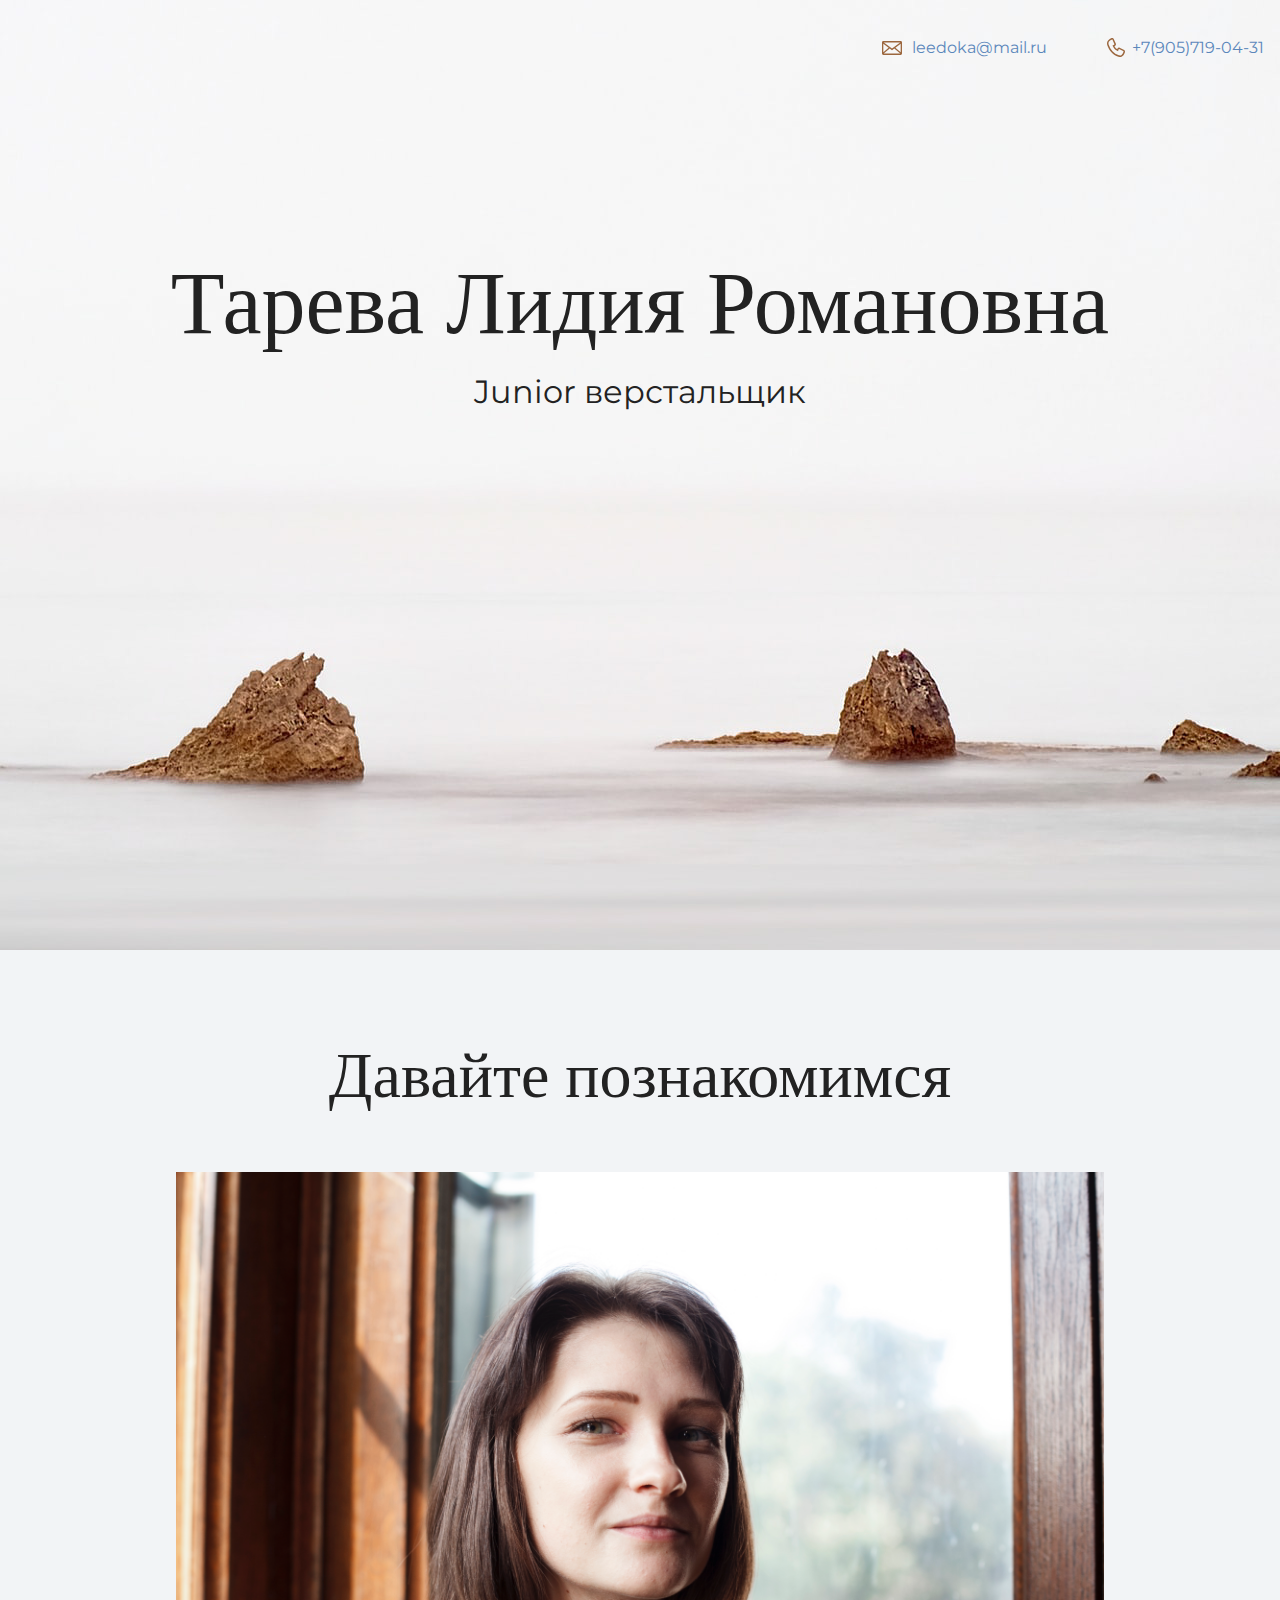
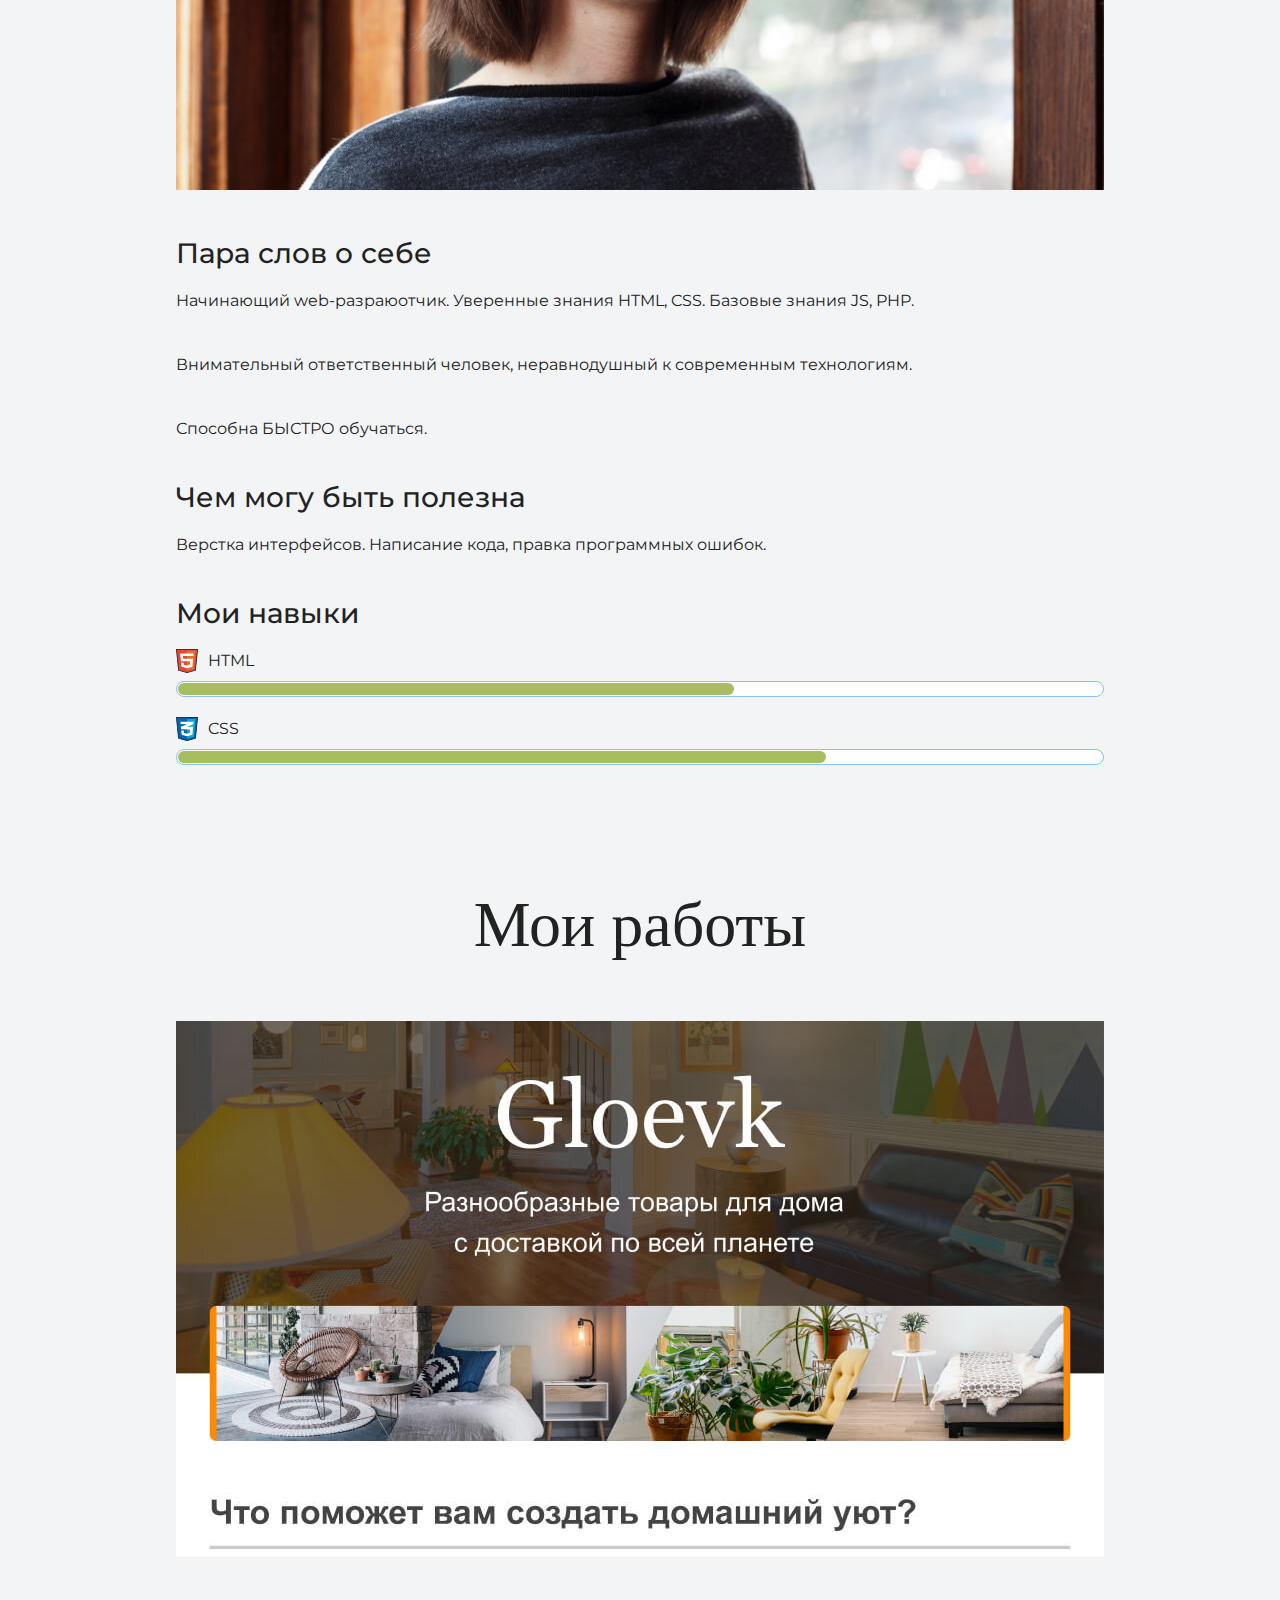
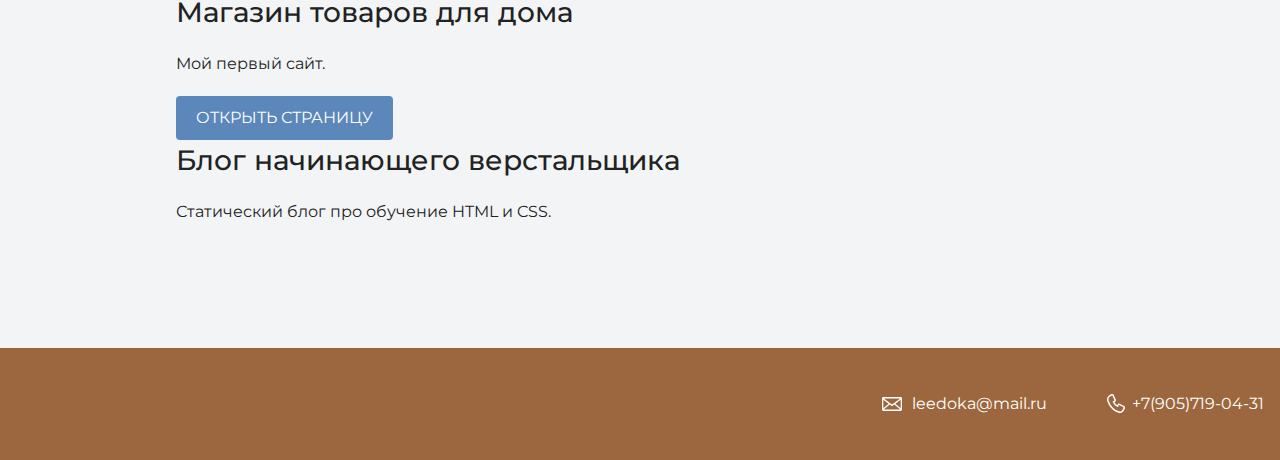
==== index.html @ 7c4e4a38 "Add files via upload" ====
<!DOCTYPE html>
<html lang="ru">
  <head>
    <link href="https://fonts.googleapis.com/css?family=Montserrat:400,500,700|Old+Standard+TT&display=swap&subset=cyrillic" rel="stylesheet">
    <meta charset="UTF-8">
    <link rel="stylesheet" href="style.css">
    <title>Портфолио Junior верстальщика</title>
  </head>

  <body>
    <header class="page-header">
      <div class="container">
        <a class="header-email" href="mailto:leedoka@mail.ru">leedoka@mail.ru</a>
        <a class="header-phone" href="tel:+79057190431">+7(905)719-04-31</a></div>
    </header>

    <section class="hero-image">
      <div class="container">
      <h1 class="heading">Тарева Лидия Романовна</h1>
      <p>Junior верстальщик</p></div>
    </section>

    <section class="intro">
      <div class="container">
      <h2 class="subheading">Давайте познакомимся</h2>
      <figure class="user-image">
        <img src="files/user.jpg" width="928" height="618" alt="Фотография меня">
      </figure>
      <h3>Пара слов о себе</h3>
      <p>Начинающий web-разраюотчик. Уверенные знания HTML, CSS. Базовые знания JS, PHP.</p>
      <p>Внимательный ответственный человек, неравнодушный к современным технологиям.</p>
      <p>Способна БЫСТРО обучаться.</p>
      <h3>Чем могу быть полезна</h3>
      <p>Верстка интерфейсов. Написание кода, правка программных ошибок.</p>
    </div>
      <div class="container">
      <h3>Мои навыки</h3>
      <dl class="skills-list">
        <dt class="skill-html">HTML</dt>
        <dd class="level"><div style="width: 60%;">60%</div></dd>
        <dt class="skill-css">CSS</dt>
        <dd class="level"><div style="width: 70%;">70%</div></dd>
        </dl>
      </div>
      </section>
      <section class="portfolio">
      <div class="container">
      <h2 class="subheading">Мои работы</h2>
      <figure class="project-image">
        <img src="files/project.jpg" width="928" height="536" alt="Cайт магазина товаров для дома">
      </figure>
      <h3>Магазин товаров для дома</h3>
      <p>Мой первый сайт.</p>
      <a class="button" href="source/project-gloevk/index.html">Открыть страницу</a>
      <h3>Блог начинающего верстальщика</h3>
      <p>Статический блог про обучение HTML и CSS.</p></div>
    </section>

    <footer class="page-footer">
      <div class="container">
        <a class="footer-email"
        href="mailto:leedoka@mail.ru">leedoka@mail.ru</a>
        <a class="footer-phone"
        href="tel:+79057190431">+7(905)719-04-31</a></div>
    </footer>
  </body>
</html>
---- style.css ----
body {
  margin: 0;
  min-width: 960px;
  font-family: "Montserrat", "Helvetica", "Arial", sans-serif;
  font-size: 16px;
  line-height: 32px;
  color: #222222;
  background-color: #f2f4f6;
  background-image: url("img/hero-bg.jpg");
  background-repeat: no-repeat;
  background-position: top center;
}

.container {
  max-width: 928px;
  margin: 0 auto;
  padding: 0 16px;
}

.page-header {
  margin: 0 0 160px;
  padding: 32px 0 32px;
}

.page-header .container,
.page-footer .container {
  max-width: 1408px;
  text-align: right;
}

.page-header a {
  margin-left: 56px;
  color: #5b87bb;
  text-decoration: none;
  background-repeat: no-repeat;
  background-position: left;
}

.header-email {
  padding-left: 30px;
  background-image: url("img/icon-email-header.svg");
}

.header-phone {
  padding-left: 25px;
  background-image: url("img/icon-phone-header.svg");
}

.hero-image {
  margin-bottom: 620px;
}

.hero-image .container {
  max-width: 1408px;
  text-align: center;
}

.heading {
  margin: 0 0 16px;
  font-family: "Old Standard TT", "Times", "Times New Roman", serif;
  font-size: 88px;
  line-height: 96px;
  font-weight: 400;
}

.hero-image p {
  margin: 0;
  font-size: 32px;
  line-height: 48px;
}

.intro {
  margin: 0 0 120px;
}

.subheading {
  margin: 0 0 56px;
  font-family: "Old Standard TT", "Times", "Times New Roman", serif;
  font-size: 64px;
  line-height: 80px;
  font-weight: 400;
  text-align: center;
}

.user-image {
  margin: 0 0 32px;
  text-align: center;
}

.intro h3,
.portfolio h3 {
  margin: 0 0 12px;
  font-size: 28px;
  line-height: 40px;
  font-weight: 500;
}

.intro p {
  margin: 0 0 32px;
}

.skills-list {
  margin: 0;
  padding: 0;
}

.skills-list dt {
  padding-left: 32px;
  background-repeat: no-repeat;
  background-position: left;
}

.skill-html {
  background-image: url("img/icon-html.svg");
}

.skill-css {
  background-image: url("img/icon-css.svg");
}

.level {
  margin: 4px 0 16px;
  padding: 0;
  height: 14px;
  font-size: 0;
  background-color: #ffffff;
  border: 1px solid #86c3fa;
  border-radius: 8px;
}

.level div {
  margin: 1px;
  height: 12px;
  background-color: #a8bd60;
  border-radius: 6px;
}

.portfolio {
  margin: 0 0 120px;
}

.projects {
  margin: 0;
  padding: 0;
  list-style: none;
}

.projects li {
  margin: 0 0 80px;
}

.project-image {
  margin: 0 0 24px;
  text-align: center;
}

.projects p {
  margin: 0 0 24px;
}

.button {
  padding: 6px 20px;
  display: inline-block;
  vertical-align: baseline;
  text-decoration: none;
  text-transform: uppercase;
  border-radius: 4px;
  background-color: #5b87bb;
  color: #ffffff;
}

.page-footer {
  padding: 40px 0;
  background-color: #9c673e;
}

.page-footer a {
  margin-left: 56px;
  color: #ffffff;
  text-decoration: none;
  background-repeat: no-repeat;
  background-position: left;
}

.footer-email {
  padding-left: 30px;
  background-image: url("img/icon-email-footer.svg");
}

.footer-phone {
  padding-left: 25px;
  background-image: url("img/icon-phone-footer.svg");
}
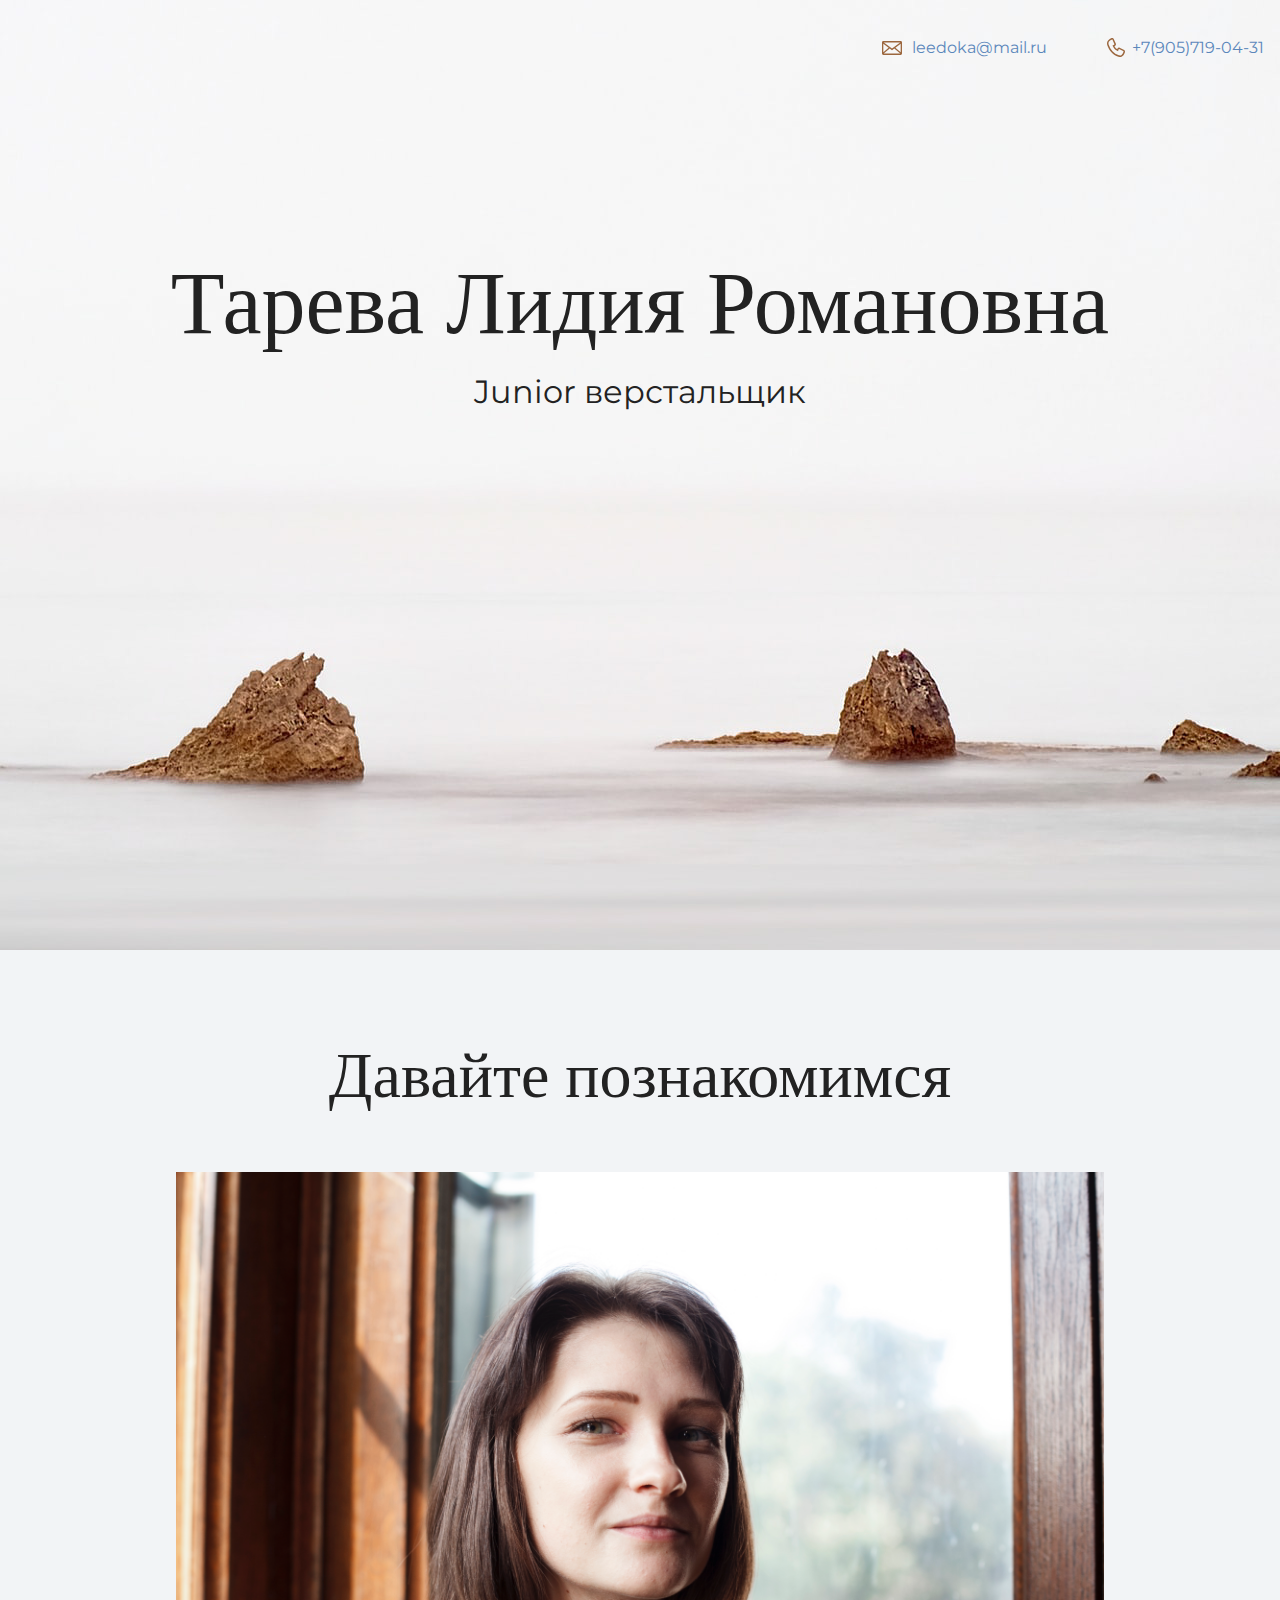
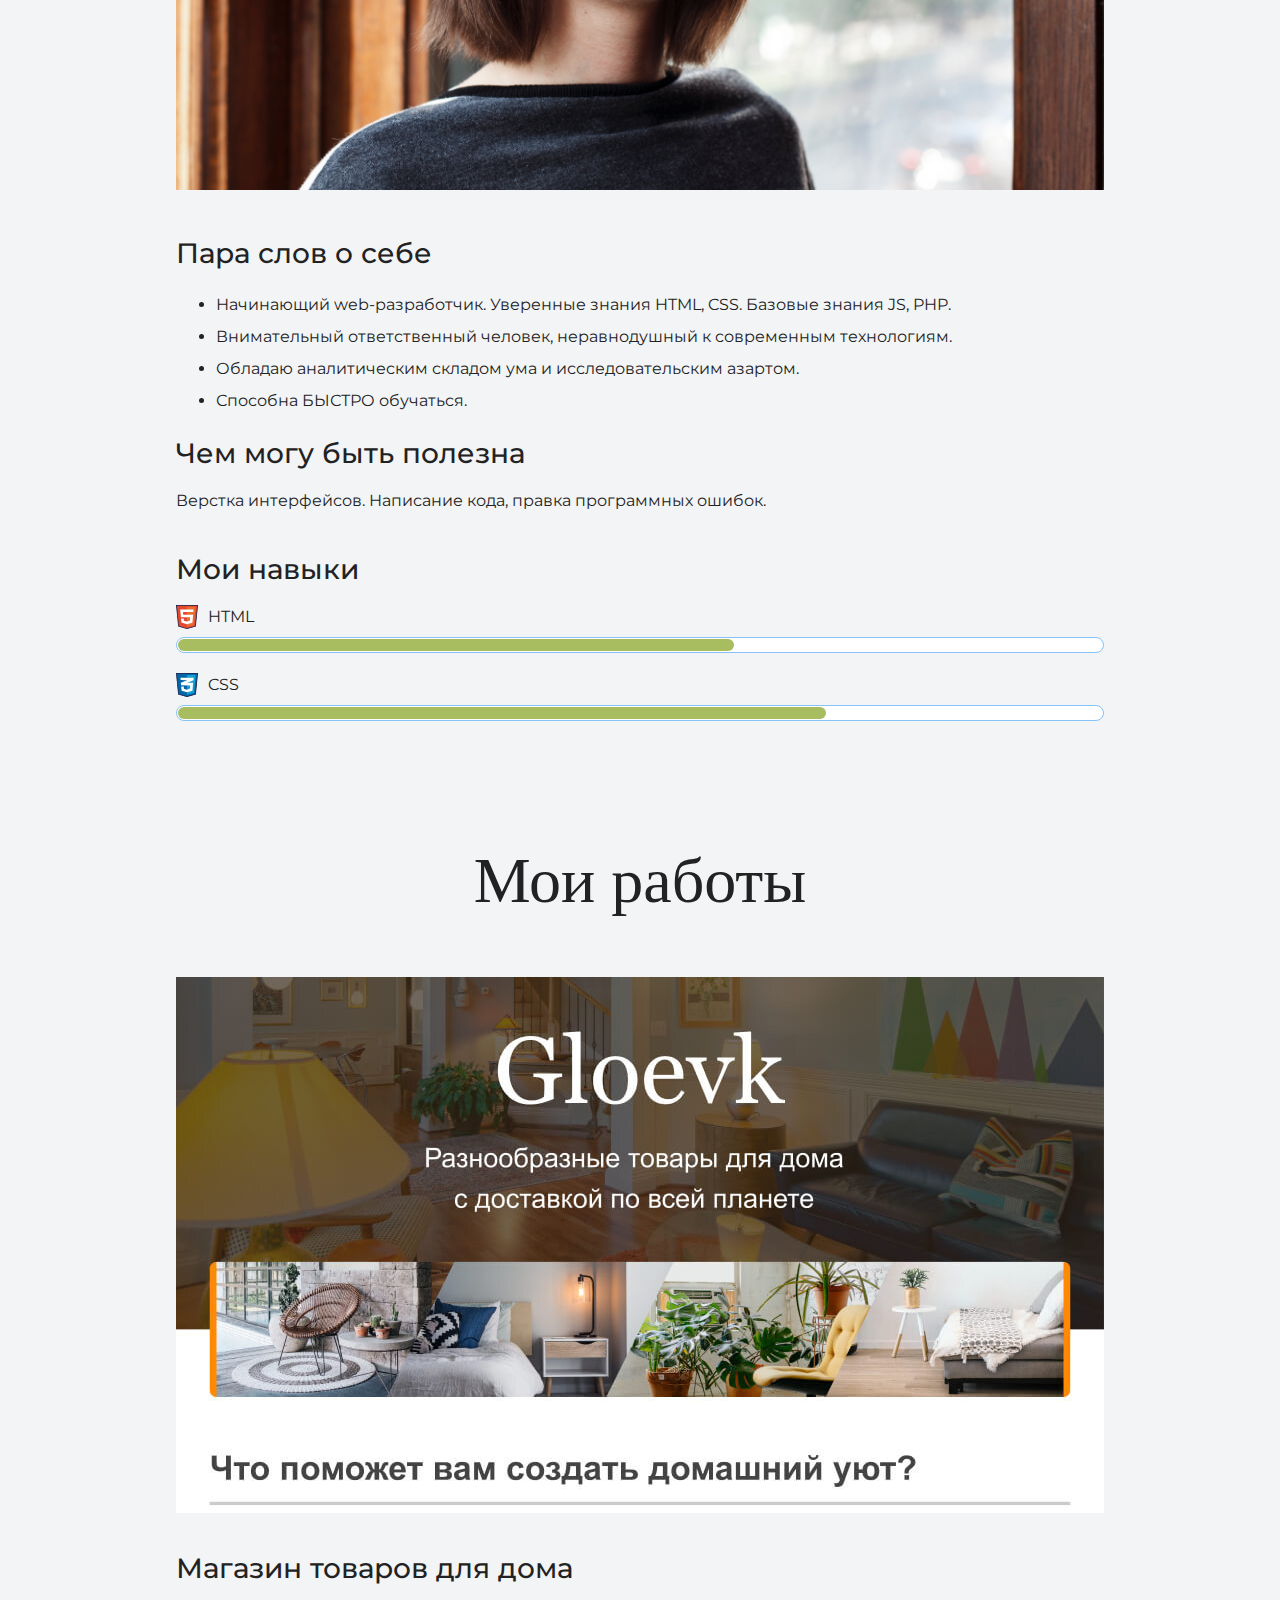
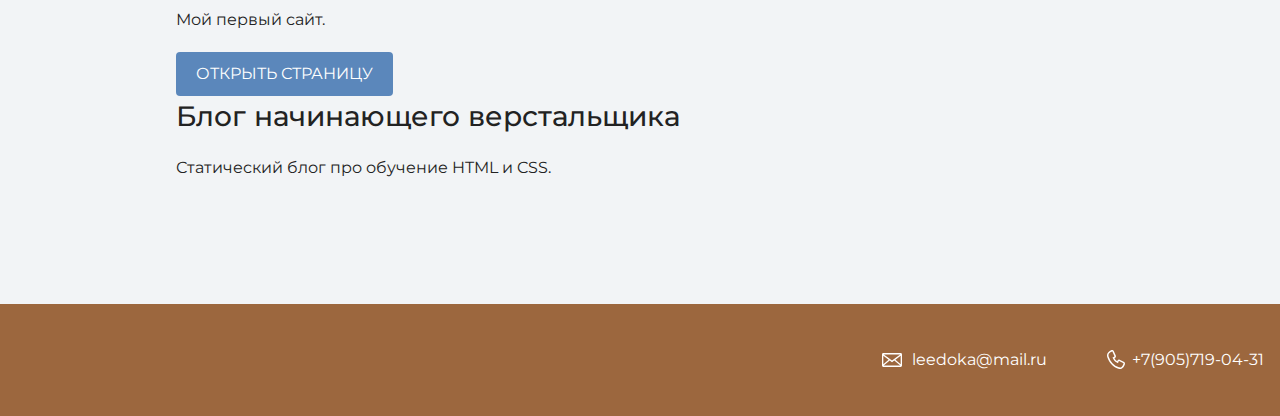
==== commit 6ef5e9ca: "Add files via upload" ====
--- a/index.html
+++ b/index.html
@@ -27,9 +27,12 @@
         <img src="files/user.jpg" width="928" height="618" alt="Фотография меня">
       </figure>
       <h3>Пара слов о себе</h3>
-      <p>Начинающий web-разраюотчик. Уверенные знания HTML, CSS. Базовые знания JS, PHP.</p>
-      <p>Внимательный ответственный человек, неравнодушный к современным технологиям.</p>
-      <p>Способна БЫСТРО обучаться.</p>
+      <ul>
+        <li>Начинающий web-разработчик. Уверенные знания HTML, CSS. Базовые знания JS, PHP.</li>
+        <li>Внимательный ответственный человек, неравнодушный к современным технологиям.</li>
+        <li>Обладаю аналитическим складом ума и исследовательским азартом.</li>
+        <li>Способна БЫСТРО обучаться.</li>
+      </ul>
       <h3>Чем могу быть полезна</h3>
       <p>Верстка интерфейсов. Написание кода, правка программных ошибок.</p>
     </div>
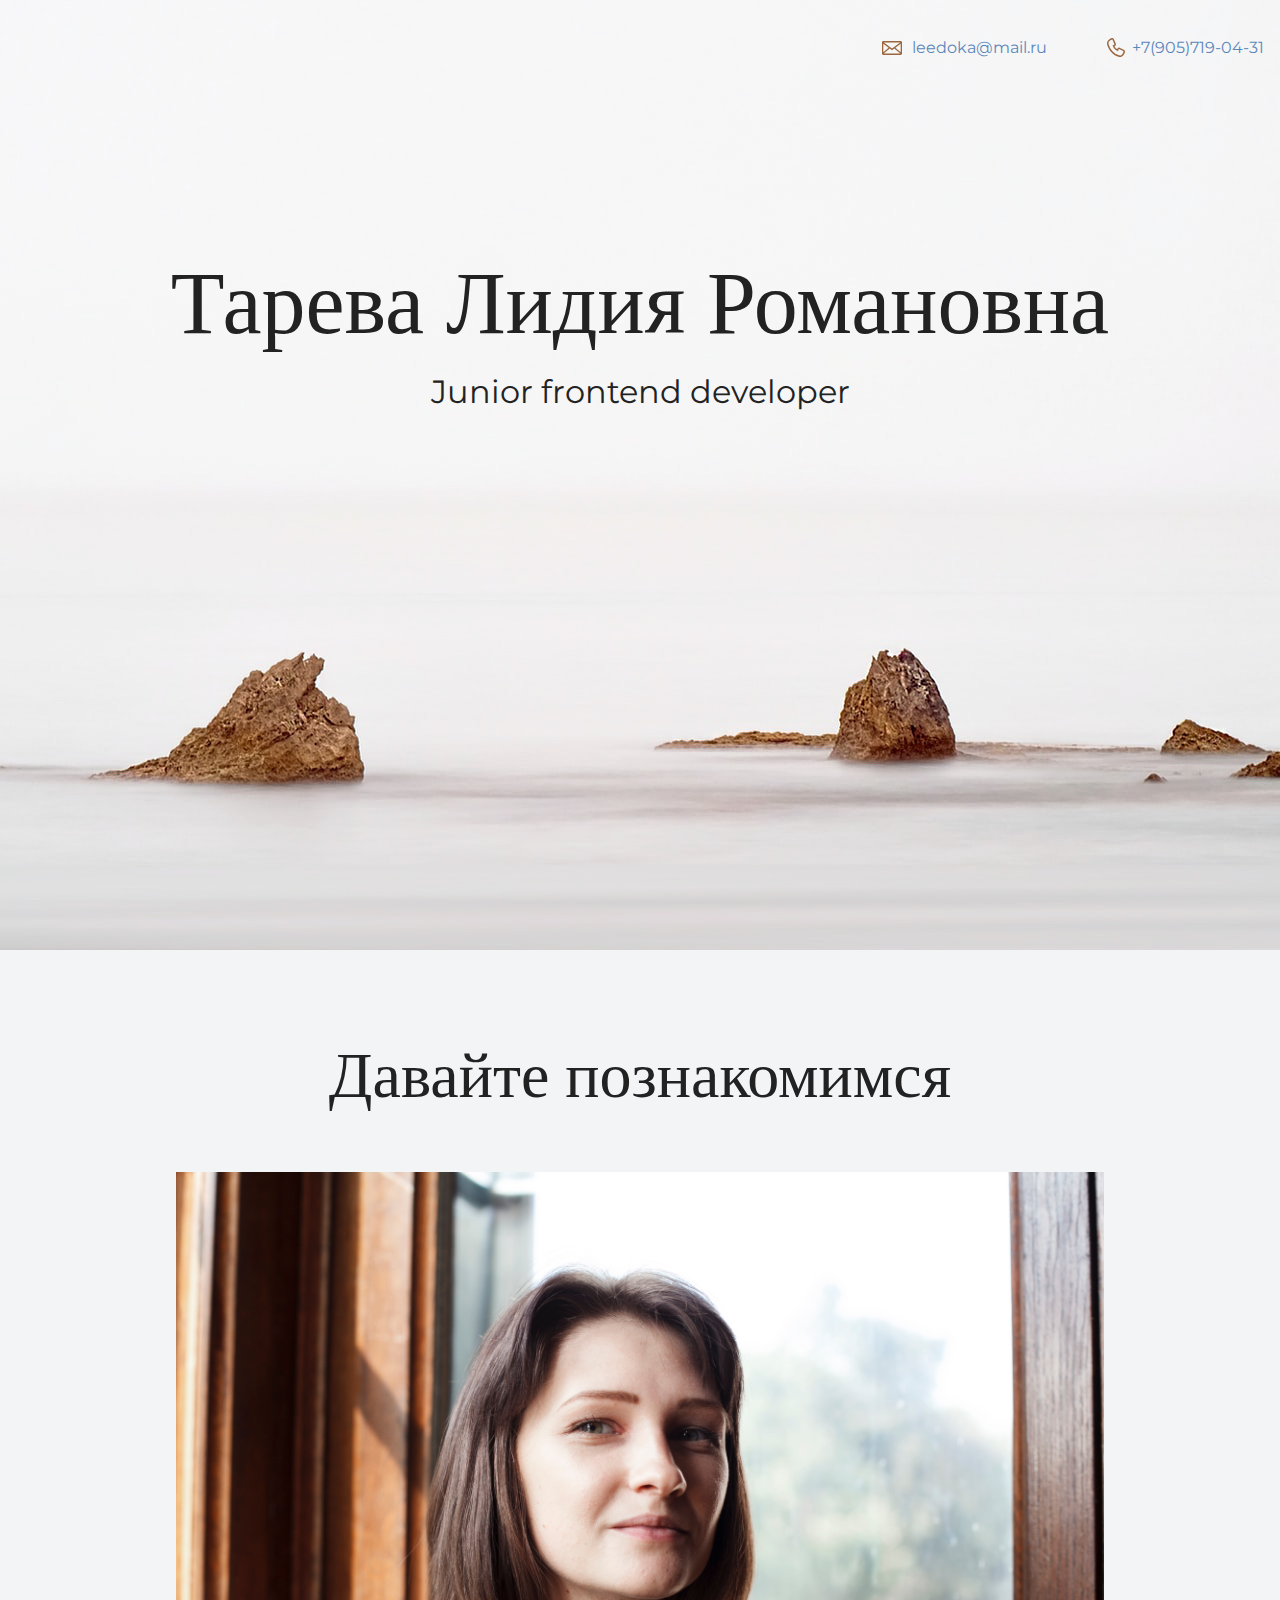
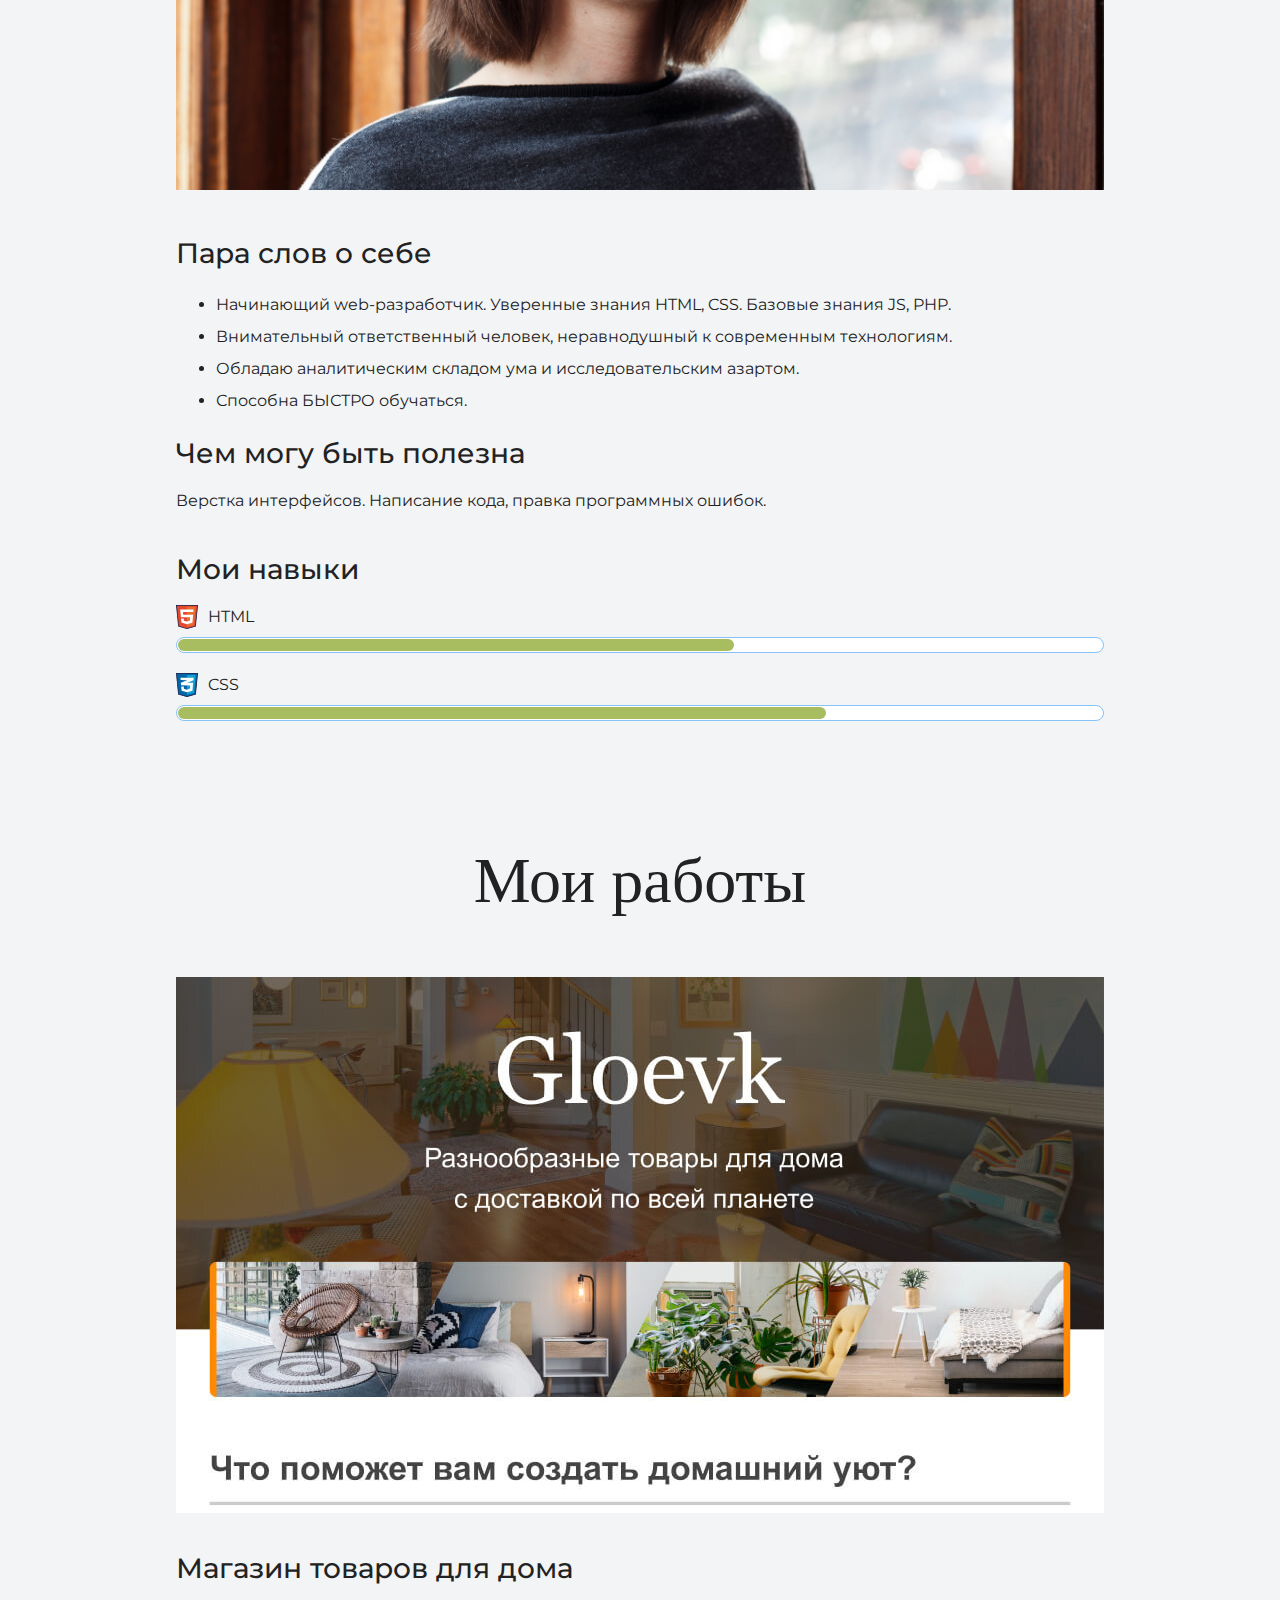
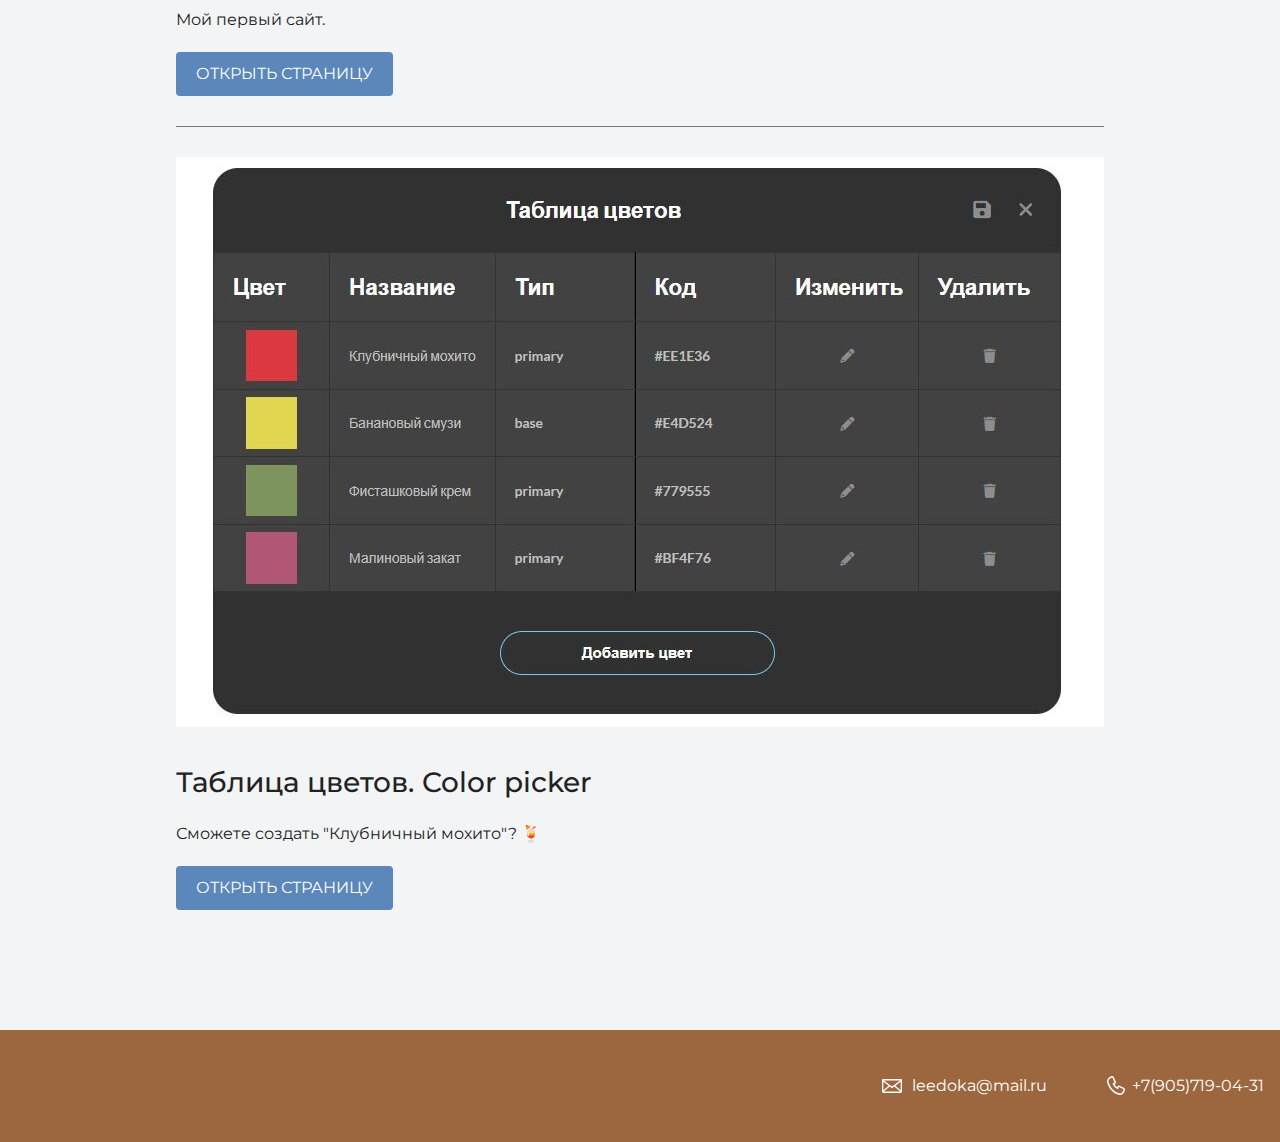
==== commit dfa6e493: "Add files via upload" ====
--- a/index.html
+++ b/index.html
@@ -4,7 +4,7 @@
     <link href="https://fonts.googleapis.com/css?family=Montserrat:400,500,700|Old+Standard+TT&display=swap&subset=cyrillic" rel="stylesheet">
     <meta charset="UTF-8">
     <link rel="stylesheet" href="style.css">
-    <title>Портфолио Junior верстальщика</title>
+    <title>Портфолио Junior frontend developer</title>
   </head>
 
   <body>
@@ -17,7 +17,7 @@
     <section class="hero-image">
       <div class="container">
       <h1 class="heading">Тарева Лидия Романовна</h1>
-      <p>Junior верстальщик</p></div>
+      <p>Junior frontend developer</p></div>
     </section>
 
     <section class="intro">
@@ -36,27 +36,37 @@
       <h3>Чем могу быть полезна</h3>
       <p>Верстка интерфейсов. Написание кода, правка программных ошибок.</p>
     </div>
+    <div class="container">
+    <h3>Мои навыки</h3>
+    <dl class="skills-list">
+      <dt class="skill-html">HTML</dt>
+      <dd class="level"><div style="width: 60%;">60%</div></dd>
+      <dt class="skill-css">CSS</dt>
+      <dd class="level"><div style="width: 70%;">70%</div></dd>
+      </dl>
+    </div>
+    </section>
+    <section class="portfolio">
       <div class="container">
-      <h3>Мои навыки</h3>
-      <dl class="skills-list">
-        <dt class="skill-html">HTML</dt>
-        <dd class="level"><div style="width: 60%;">60%</div></dd>
-        <dt class="skill-css">CSS</dt>
-        <dd class="level"><div style="width: 70%;">70%</div></dd>
-        </dl>
+        <h2 class="subheading">Мои работы</h2>
+        <figure class="project-image">
+          <img src="files/project.jpg" width="928" height="536" alt="Cайт магазина товаров для дома">
+        </figure>
+        <h3>Магазин товаров для дома</h3>
+        <p>Мой первый сайт.</p>
+        <a class="button" href="source/project-gloevk/index.html">Открыть страницу</a>
+
+        <div class="divider"></div>
+
+        <figure class="project-image">
+          <img src="files/color-table.jpg" width="928" height="570" alt="Таблица цветов">
+        </figure>
+        <h3>Таблица цветов. Color picker</h3>
+        <p>Сможете создать "Клубничный мохито"? 🍹</p>
+        <a class="button" href="source/color_table/table.html">Открыть страницу</a>
       </div>
-      </section>
-      <section class="portfolio">
-      <div class="container">
-      <h2 class="subheading">Мои работы</h2>
-      <figure class="project-image">
-        <img src="files/project.jpg" width="928" height="536" alt="Cайт магазина товаров для дома">
-      </figure>
-      <h3>Магазин товаров для дома</h3>
-      <p>Мой первый сайт.</p>
-      <a class="button" href="source/project-gloevk/index.html">Открыть страницу</a>
-      <h3>Блог начинающего верстальщика</h3>
-      <p>Статический блог про обучение HTML и CSS.</p></div>
+      <!-- <h3>Блог начинающего верстальщика</h3>
+      <p>Статический блог про обучение HTML и CSS.</p> -->
     </section>
 
     <footer class="page-footer">
--- a/style.css
+++ b/style.css
@@ -190,4 +190,12 @@
 .footer-phone {
   padding-left: 25px;
   background-image: url("img/icon-phone-footer.svg");
+}
+
+.divider {
+  width: 100%;
+  height: 1px;
+  background-color: #777777;
+  margin-top: 30px;
+  margin-bottom: 30px;
 }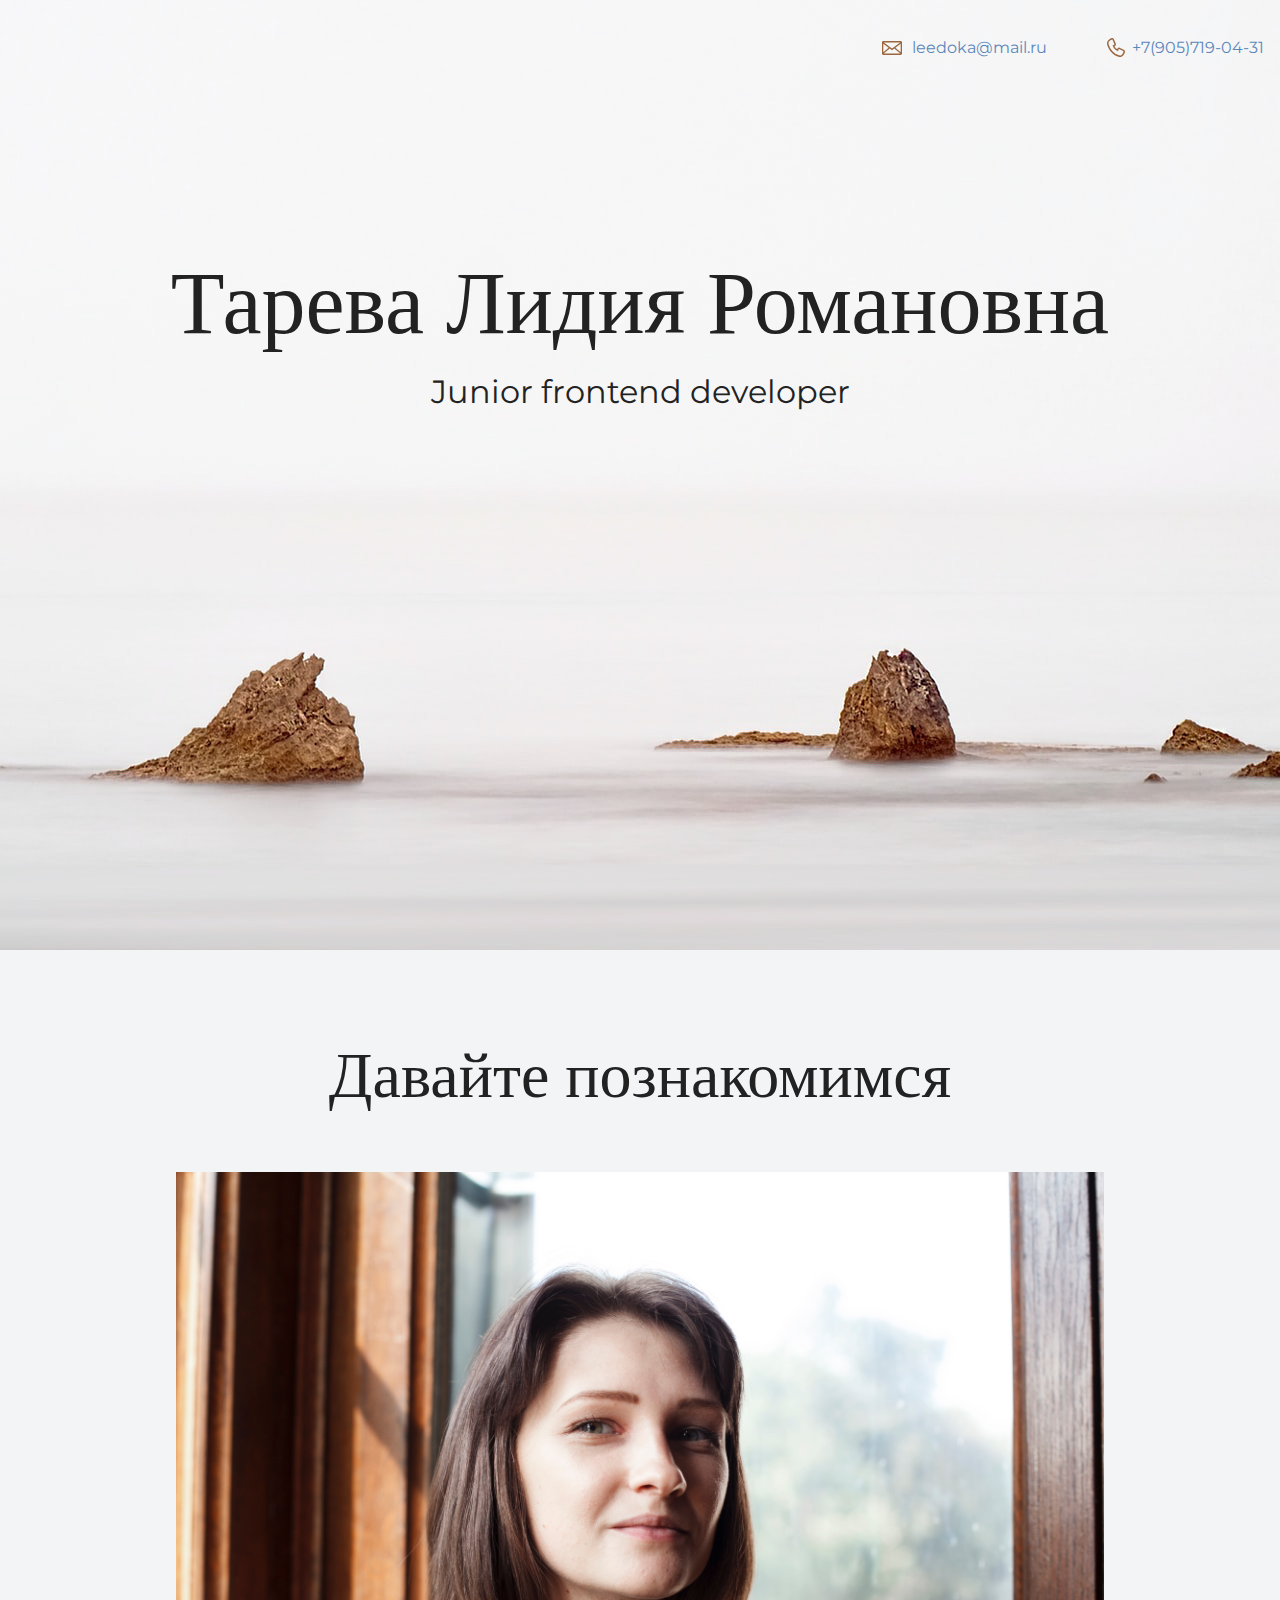
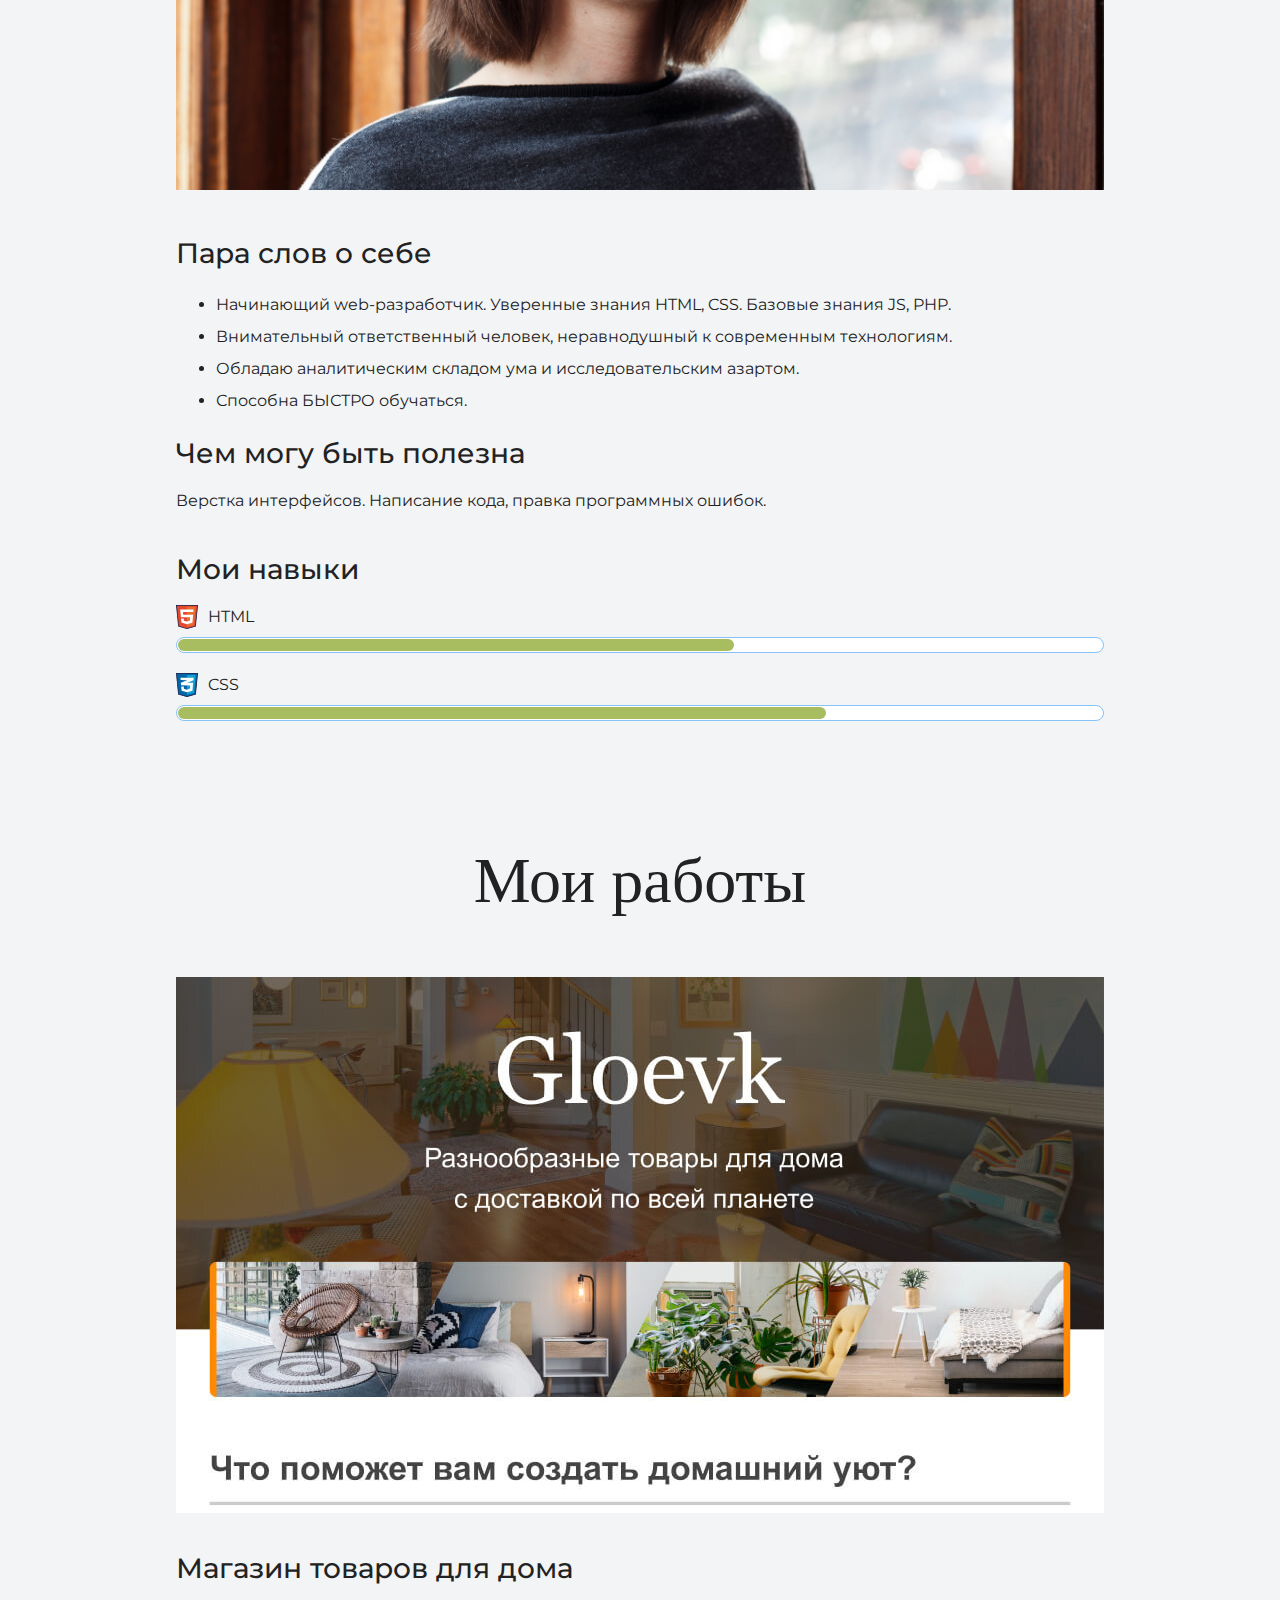
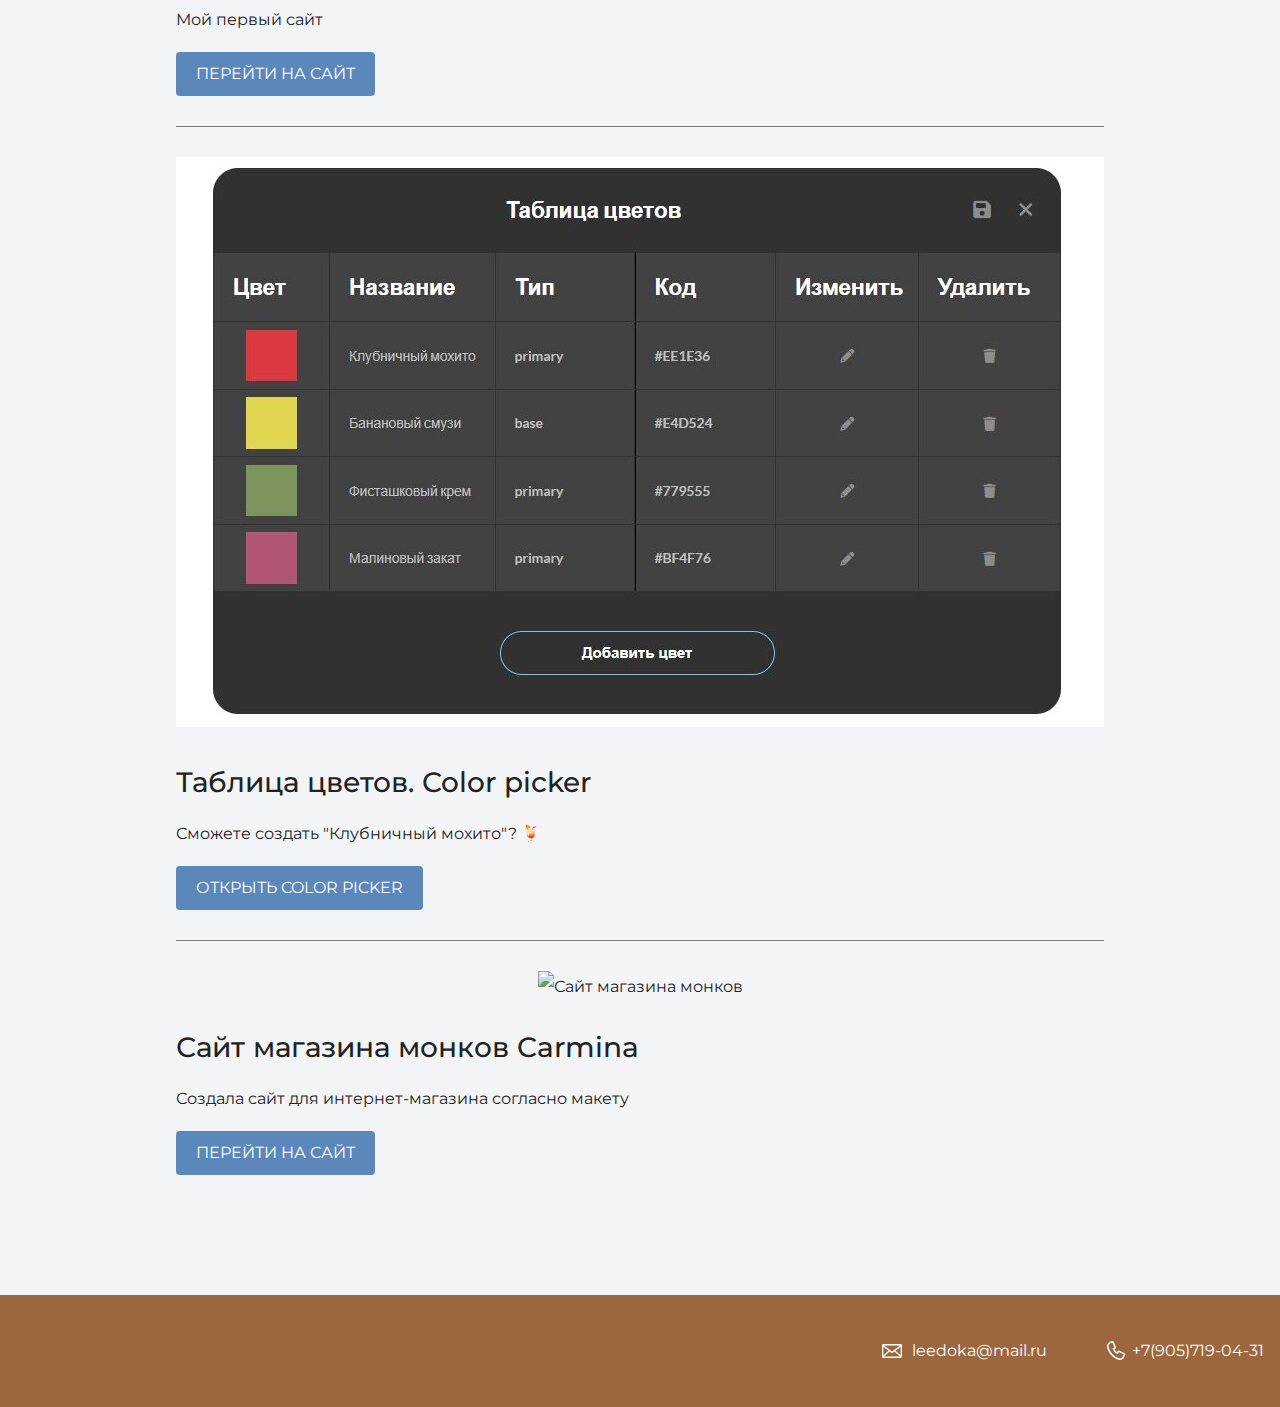
==== commit a45c0b9f: "Add files via upload" ====
--- a/index.html
+++ b/index.html
@@ -53,8 +53,8 @@
           <img src="files/project.jpg" width="928" height="536" alt="Cайт магазина товаров для дома">
         </figure>
         <h3>Магазин товаров для дома</h3>
-        <p>Мой первый сайт.</p>
-        <a class="button" href="source/project-gloevk/index.html">Открыть страницу</a>
+        <p>Мой первый сайт</p>
+        <a class="button" href="source/project-gloevk/index.html">Перейти на сайт</a>
 
         <div class="divider"></div>
 
@@ -63,7 +63,17 @@
         </figure>
         <h3>Таблица цветов. Color picker</h3>
         <p>Сможете создать "Клубничный мохито"? 🍹</p>
-        <a class="button" href="source/color_table/table.html">Открыть страницу</a>
+        <a class="button" href="source/color_table/table.html">Открыть color picker</a>
+
+        <div class="divider"></div>
+
+        <figure class="project-image">
+          <img src="files/photo_monks.jpg" width="727" height="914" alt="Сайт магазина монков">
+        </figure>
+        <h3>Сайт магазина монков Carmina</h3>
+        <p>Создала сайт для интернет-магазина согласно макету</p>
+        <a class="button" href="source/monks/index.html">Перейти на сайт</a>
+
       </div>
       <!-- <h3>Блог начинающего верстальщика</h3>
       <p>Статический блог про обучение HTML и CSS.</p> -->
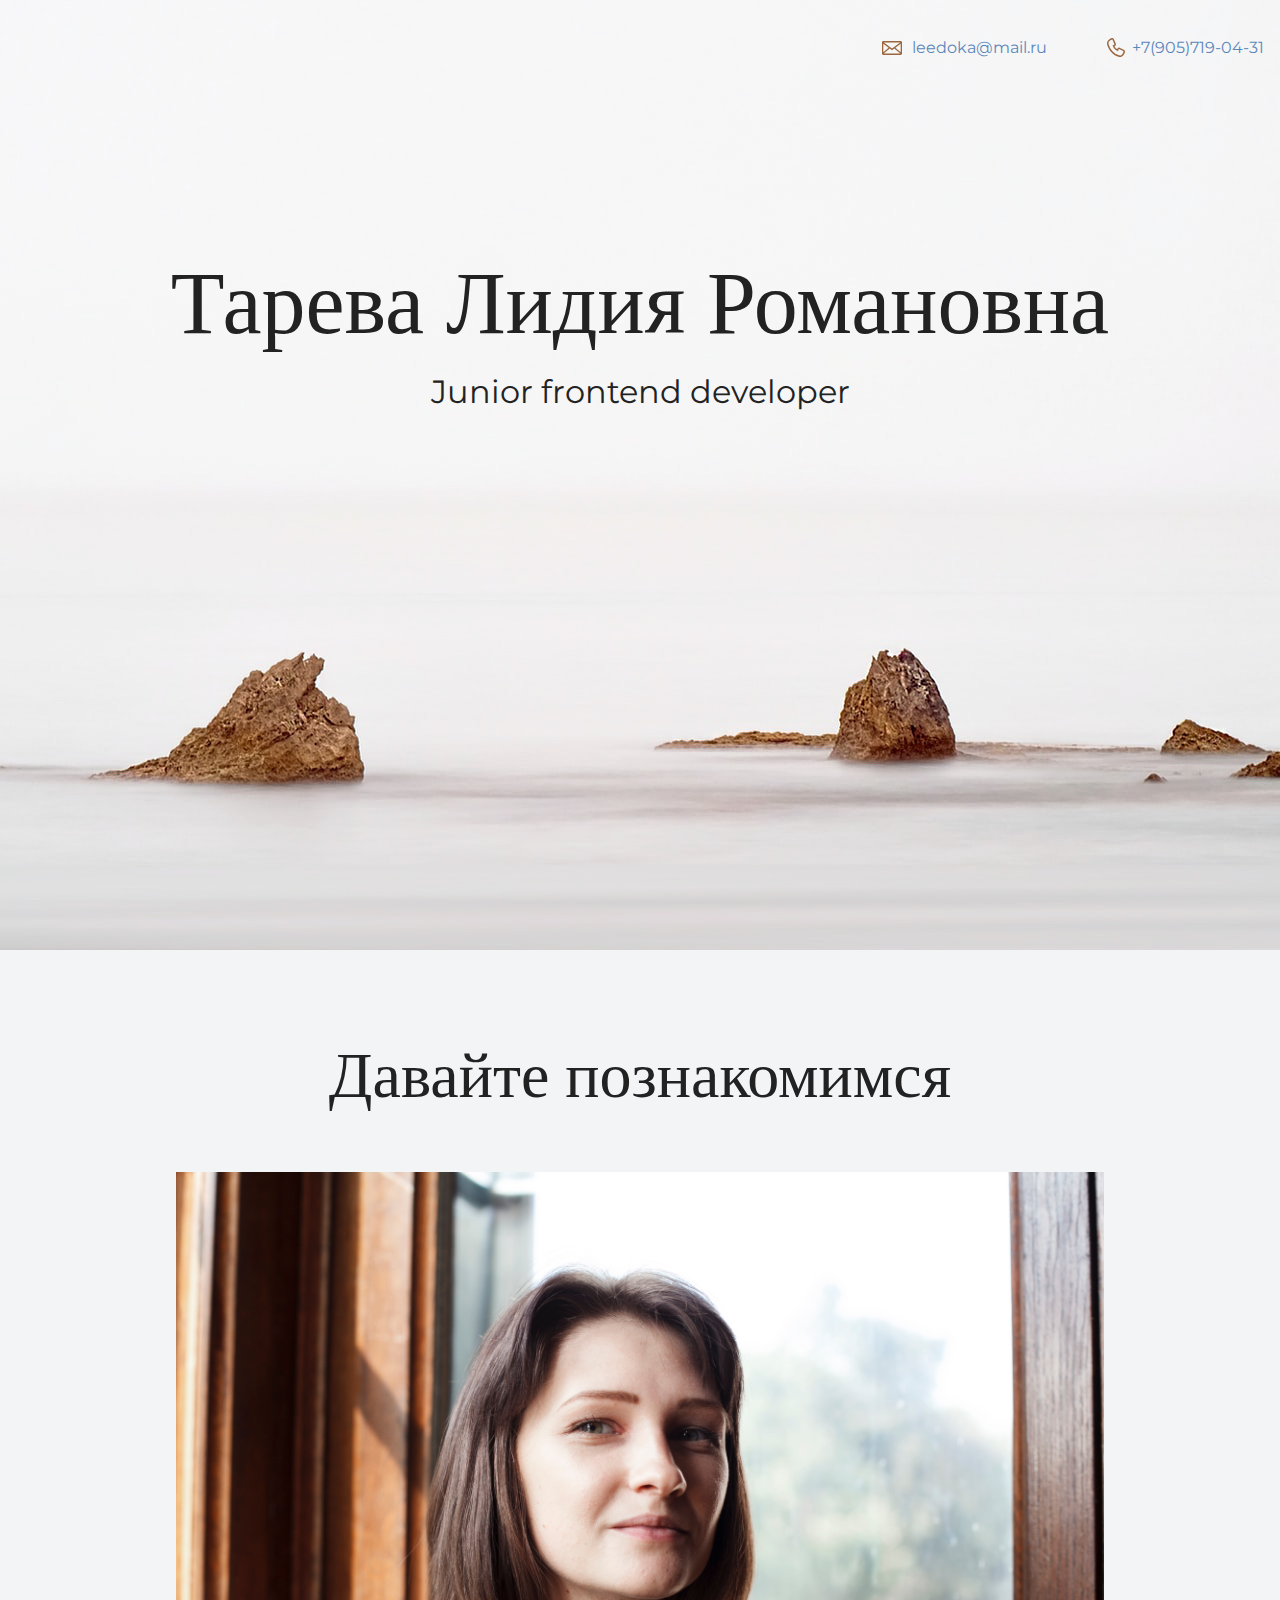
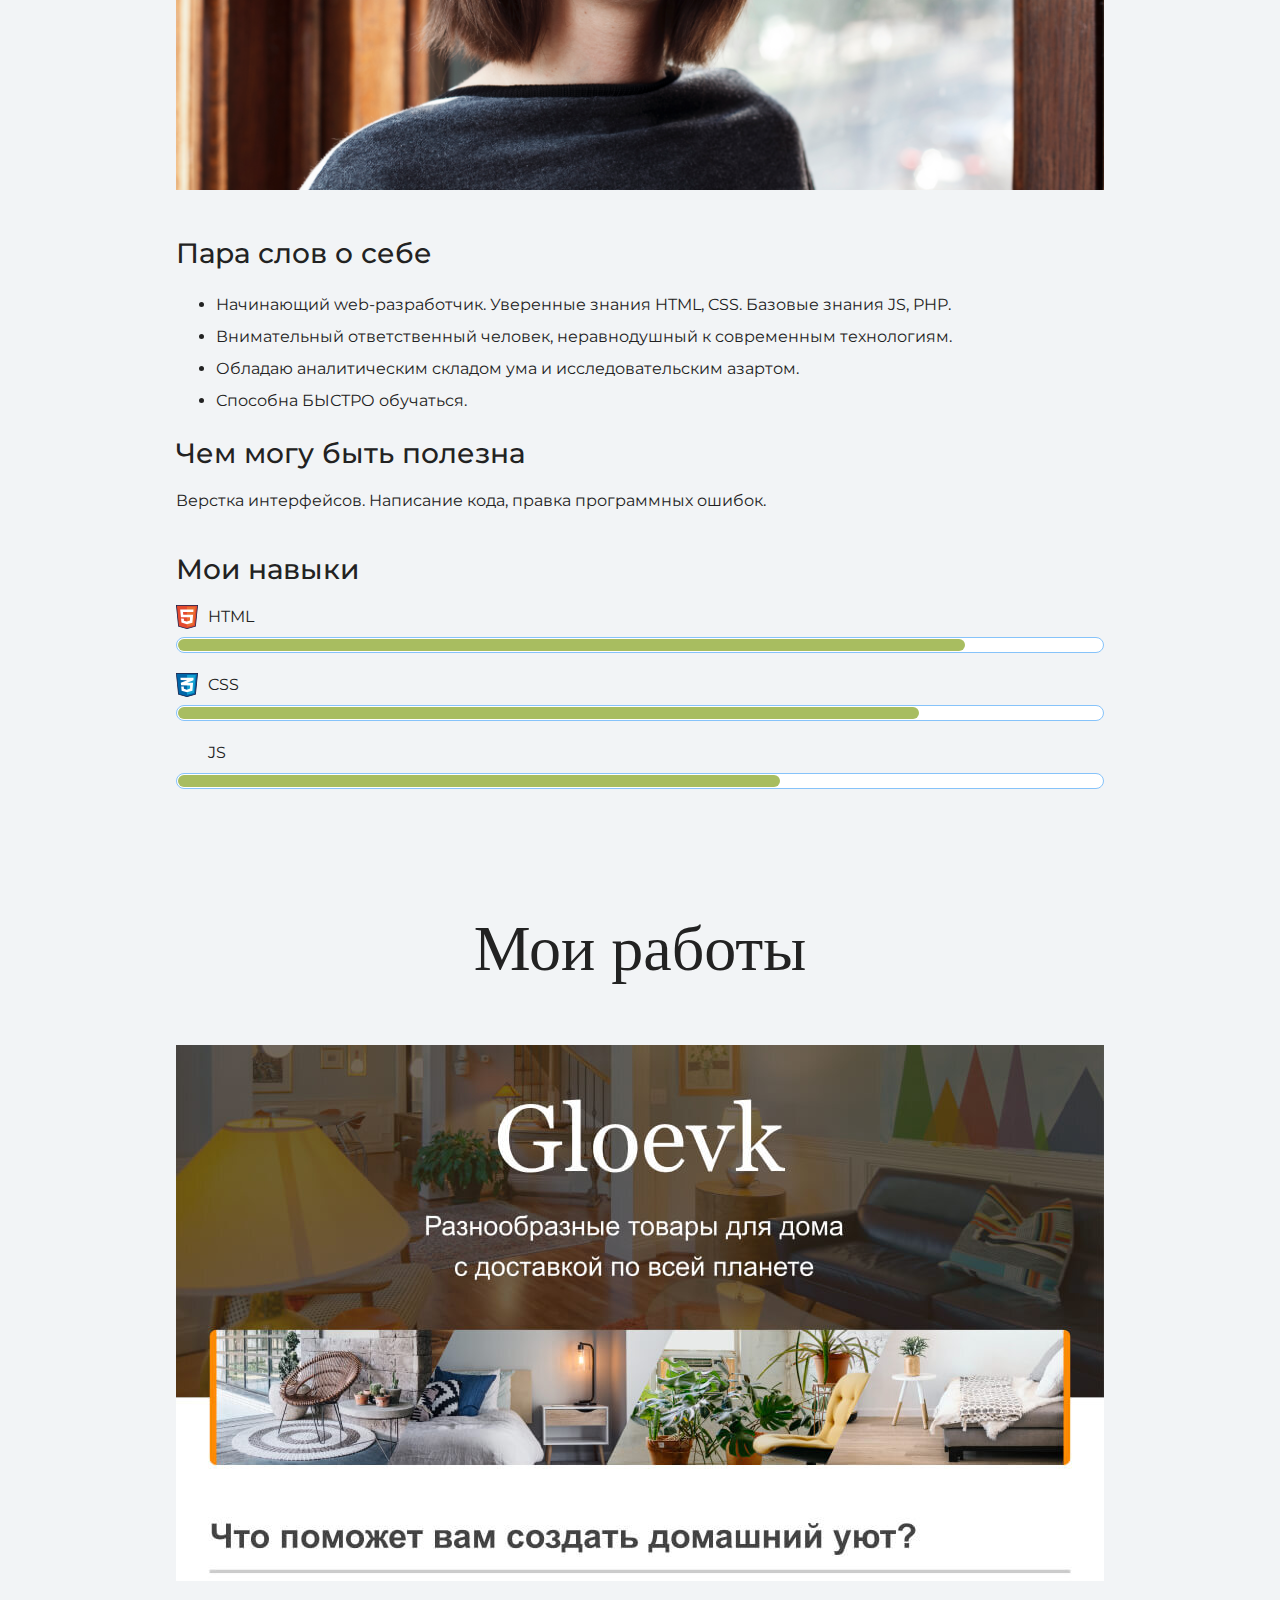
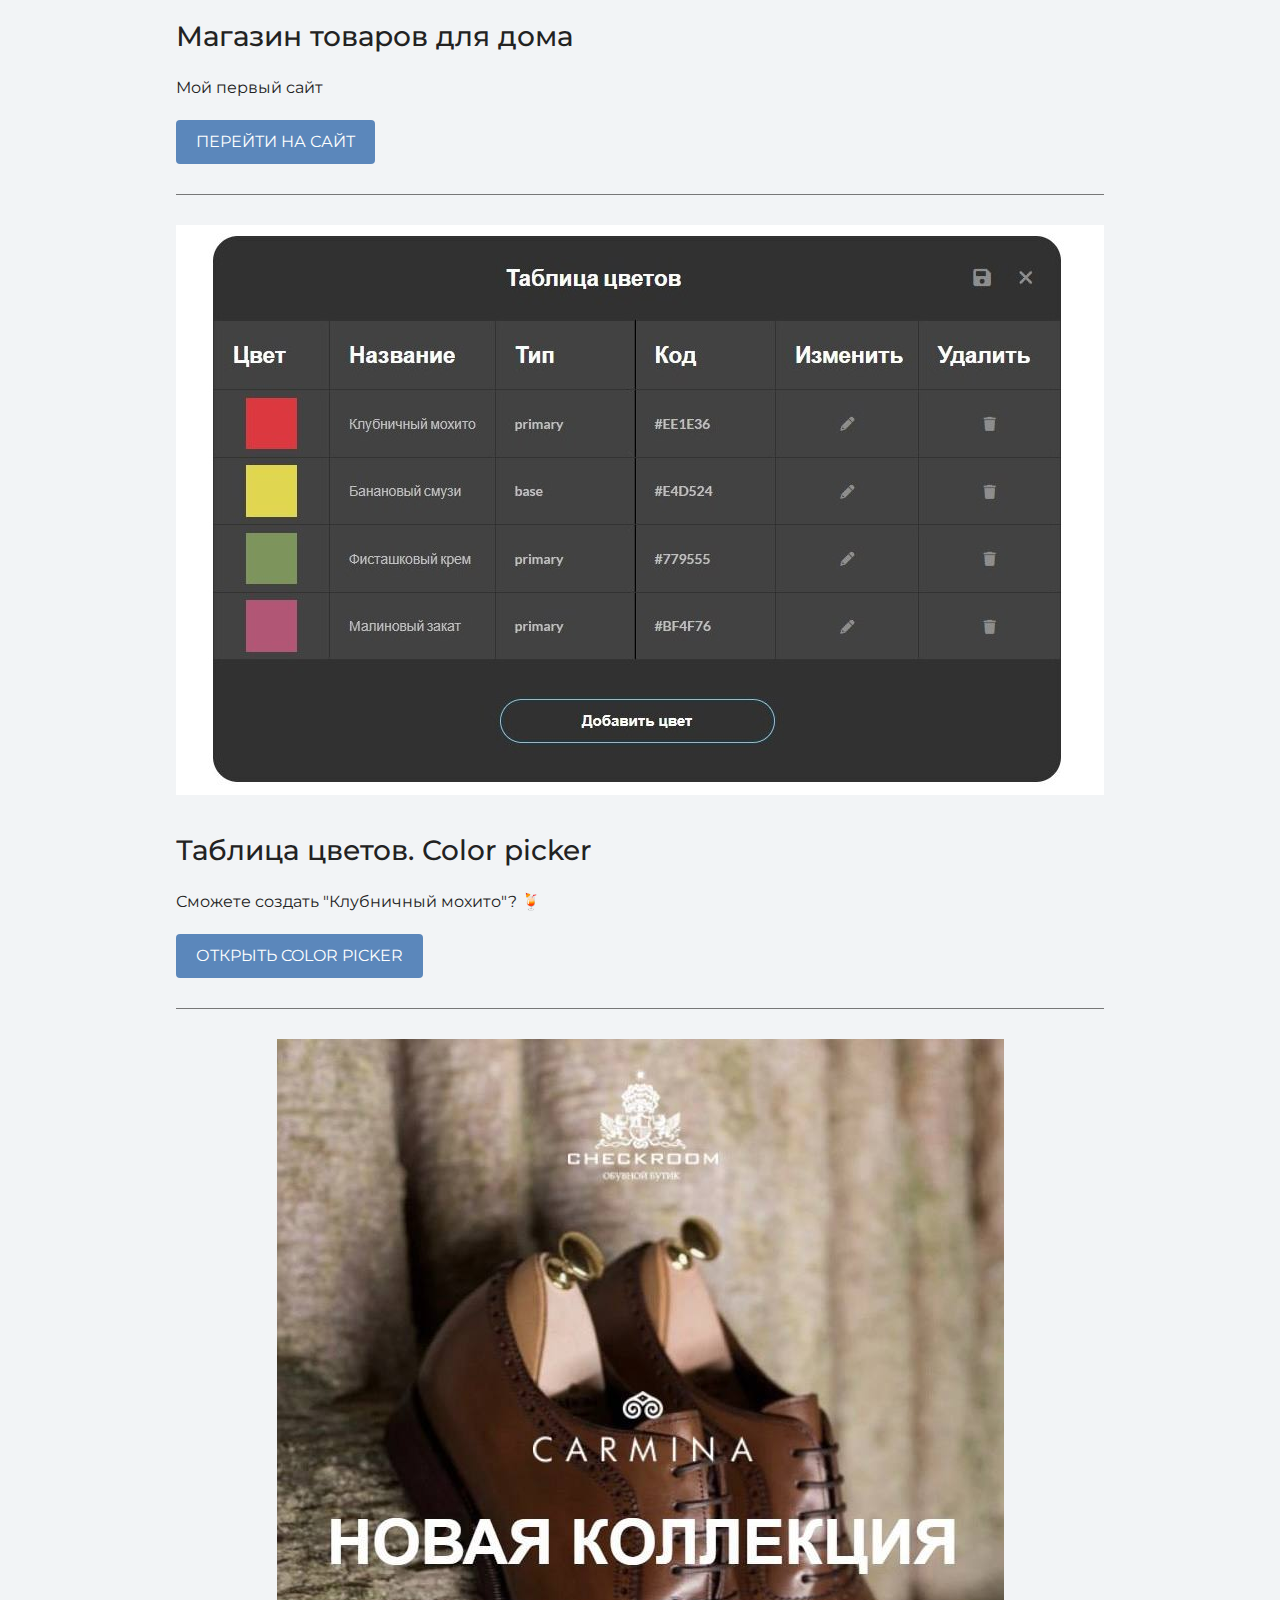
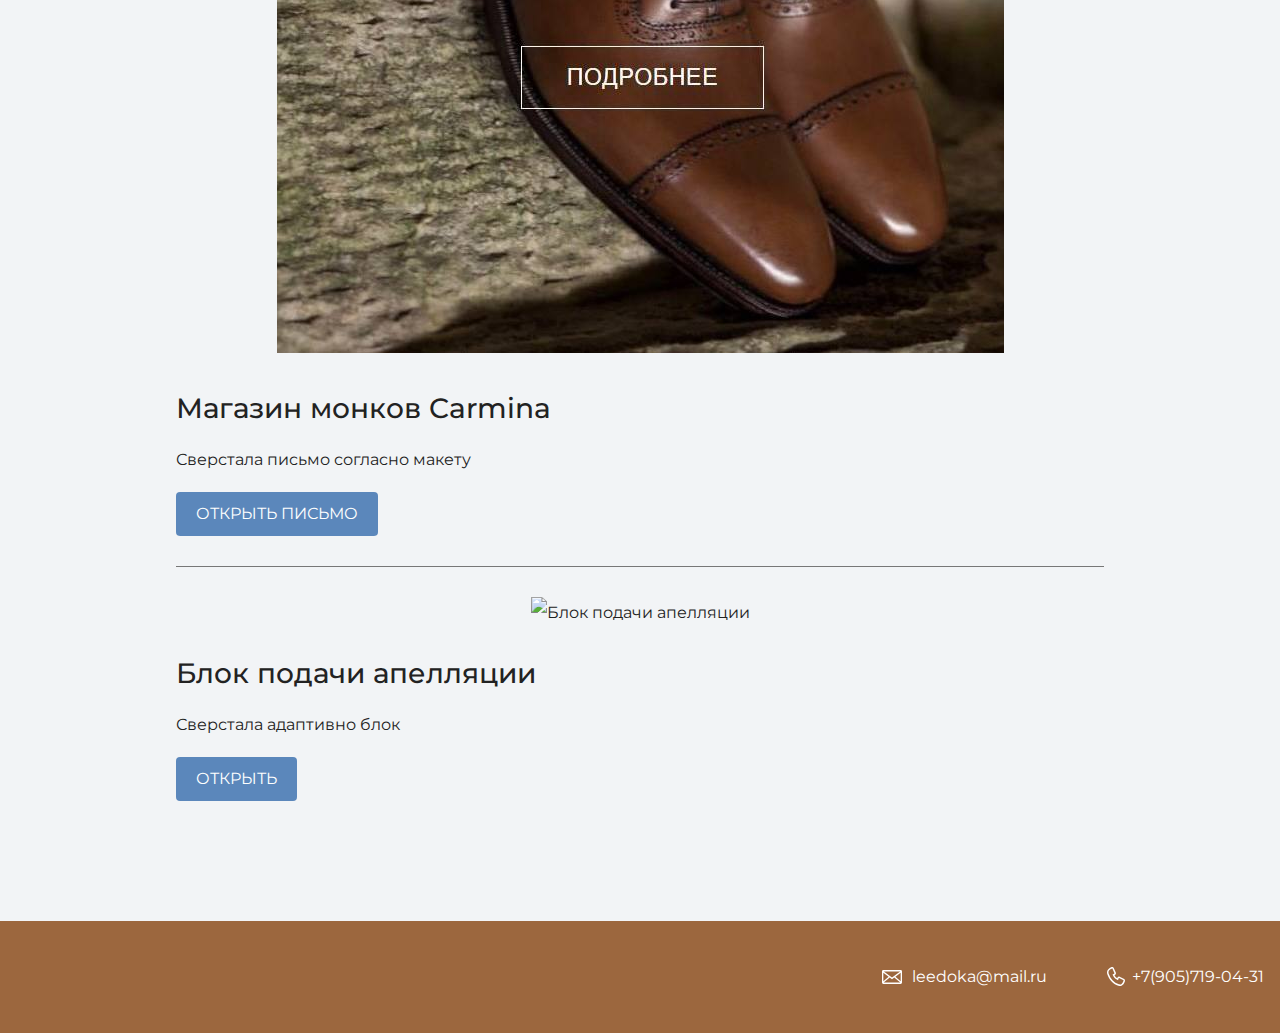
==== commit be04456c: "Add files via upload" ====
--- a/index.html
+++ b/index.html
@@ -40,9 +40,11 @@
     <h3>Мои навыки</h3>
     <dl class="skills-list">
       <dt class="skill-html">HTML</dt>
-      <dd class="level"><div style="width: 60%;">60%</div></dd>
+      <dd class="level"><div style="width: 85%;">85%</div></dd>
       <dt class="skill-css">CSS</dt>
-      <dd class="level"><div style="width: 70%;">70%</div></dd>
+      <dd class="level"><div style="width: 80%;">80%</div></dd>
+      <dt class="skill-js">JS</dt>
+      <dd class="level"><div style="width: 65%;">65%</div></dd>
       </dl>
     </div>
     </section>
@@ -68,15 +70,22 @@
         <div class="divider"></div>
 
         <figure class="project-image">
-          <img src="files/photo_monks.jpg" width="727" height="914" alt="Сайт магазина монков">
+          <img src="files/photo_monks.jpg" width="727" height="914" alt="Магазин монков">
         </figure>
-        <h3>Сайт магазина монков Carmina</h3>
-        <p>Создала сайт для интернет-магазина согласно макету</p>
-        <a class="button" href="source/monks/index.html">Перейти на сайт</a>
+        <h3>Магазин монков Carmina</h3>
+        <p>Сверстала письмо согласно макету</p>
+        <a class="button" href="source/monks/index.html">Открыть письмо</a>
+
+        <div class="divider"></div>
+
+        <figure class="project-image">
+          <img src="files/block.png" width="914"" height="357" alt="Блок подачи апелляции">
+        </figure>
+        <h3>Блок подачи апелляции</h3>
+        <p>Сверстала адаптивно блок</p>
+        <a class="button" href="source/block/index.html">Открыть</a>
 
       </div>
-      <!-- <h3>Блог начинающего верстальщика</h3>
-      <p>Статический блог про обучение HTML и CSS.</p> -->
     </section>
 
     <footer class="page-footer">
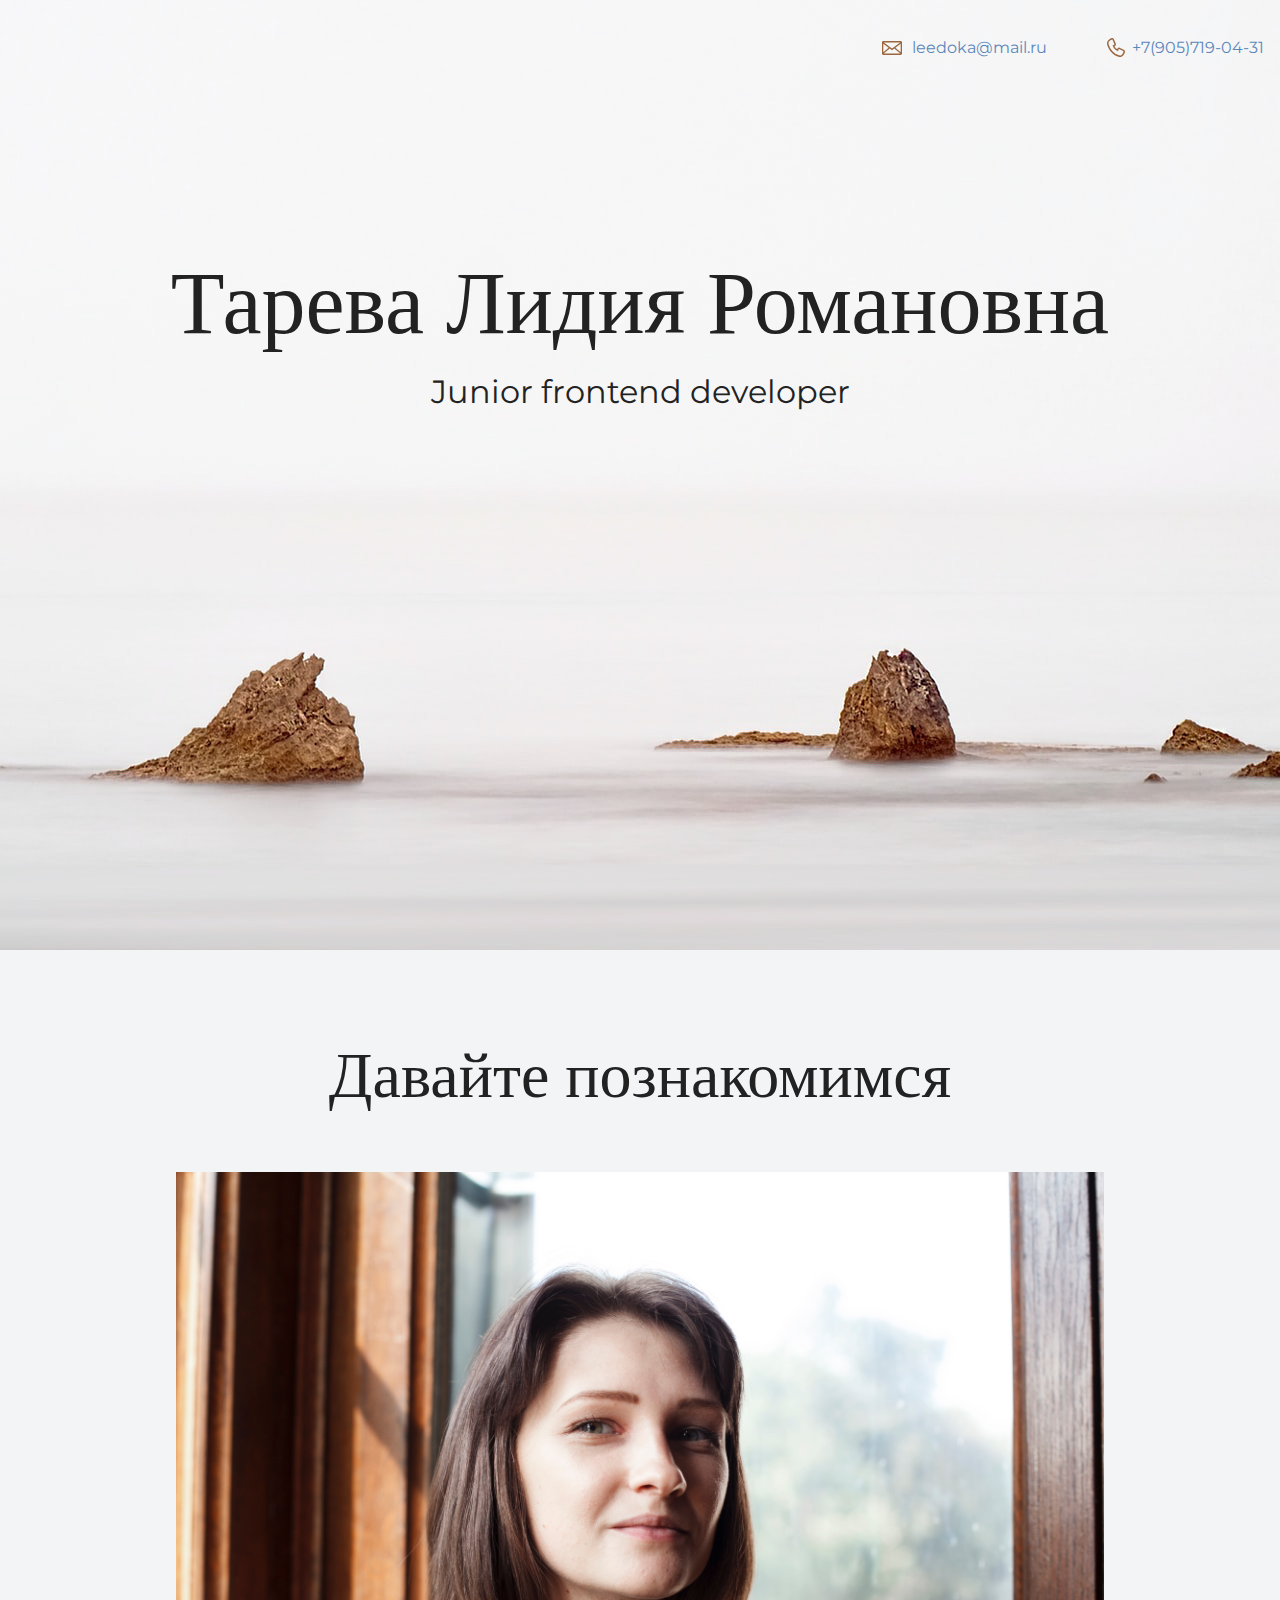
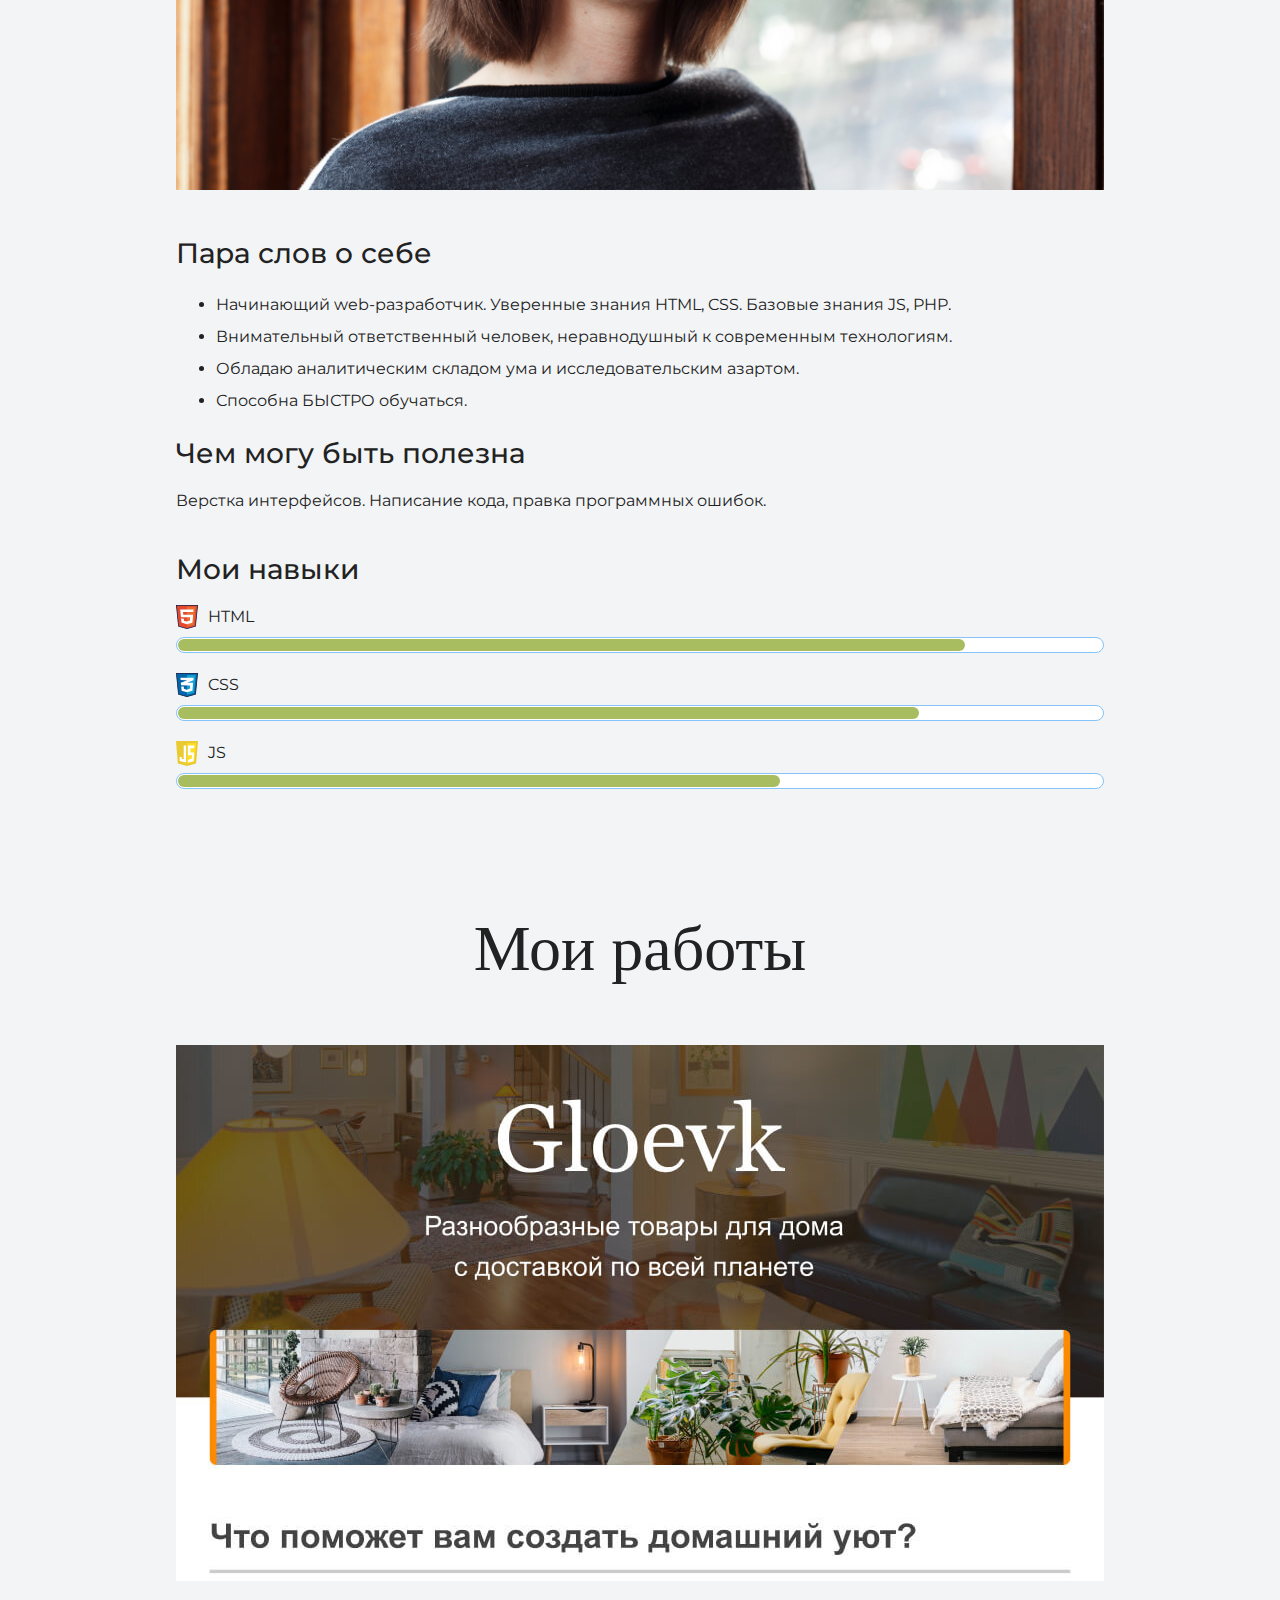
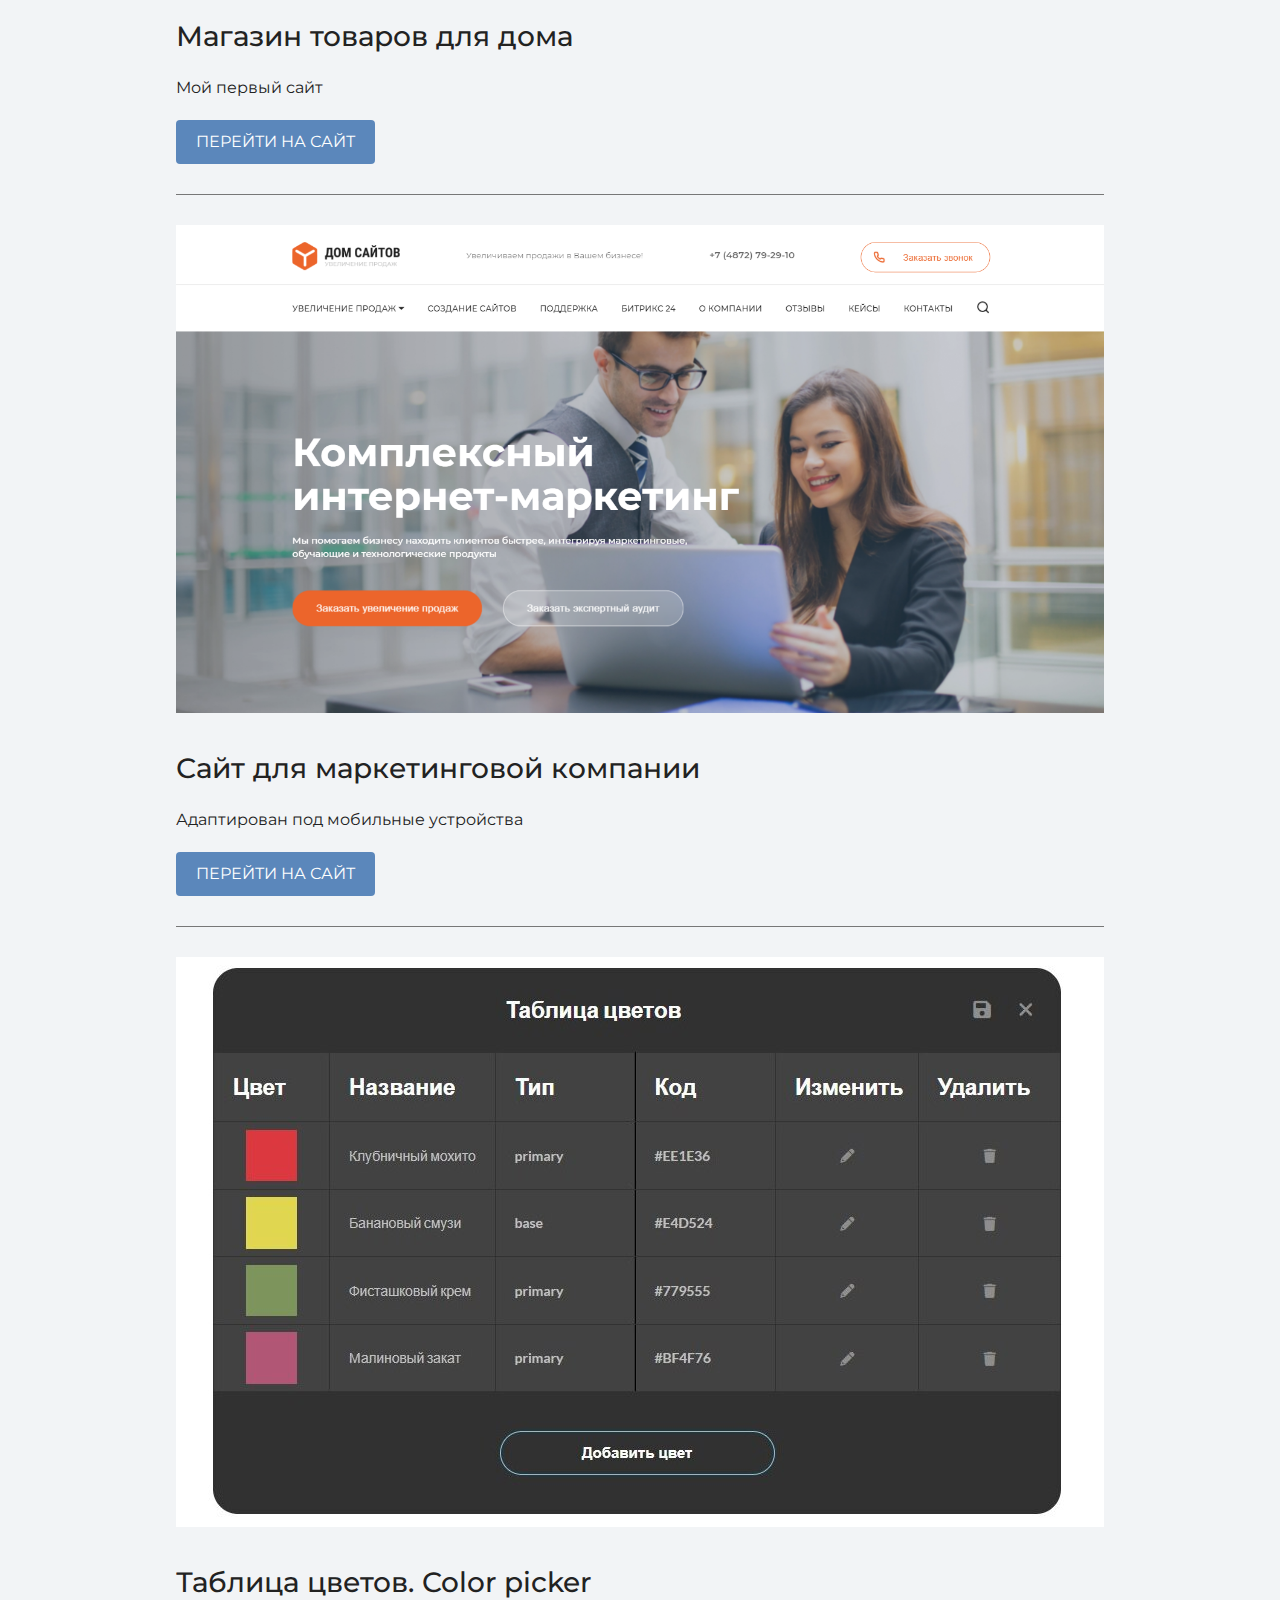
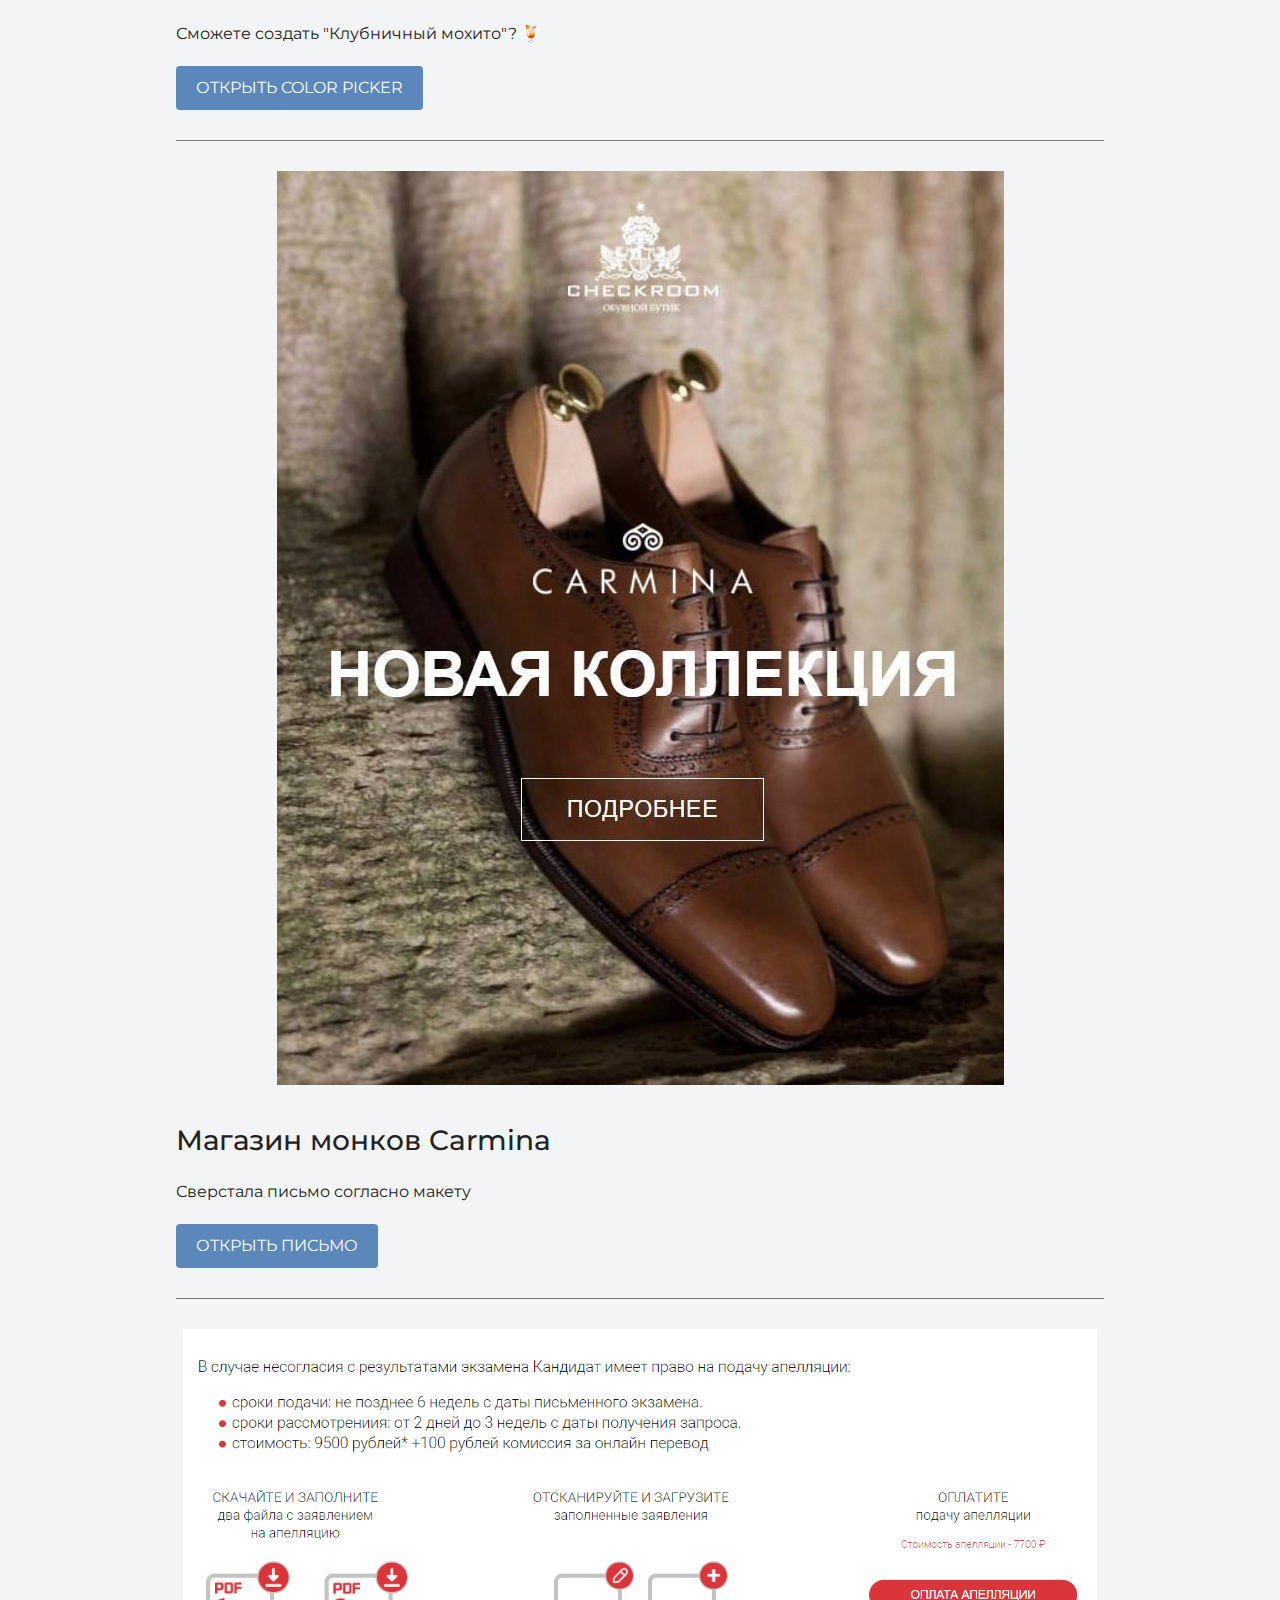
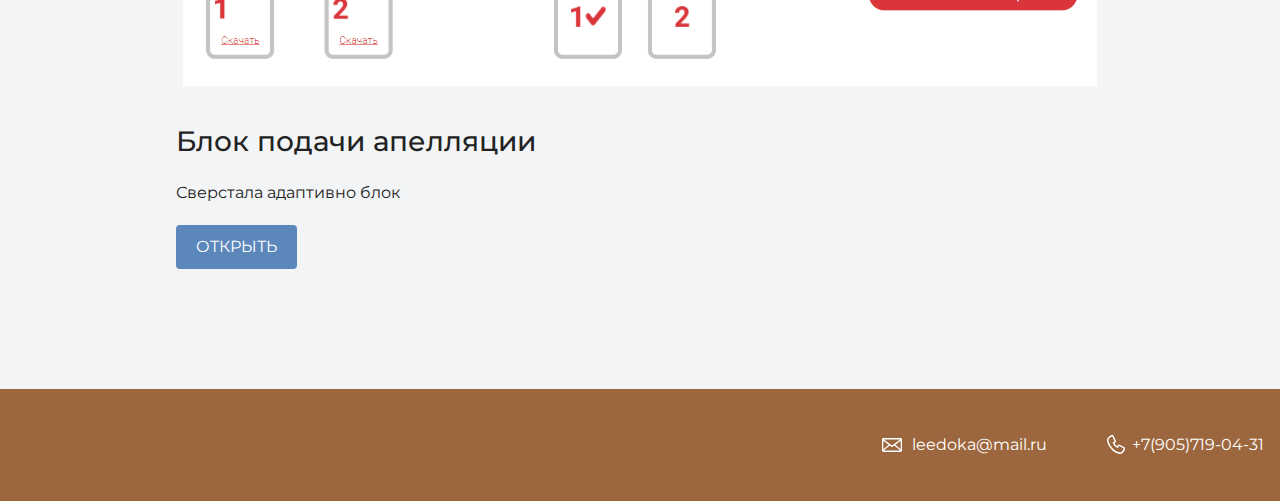
==== commit a1a74b45: "Add files via upload" ====
--- a/index.html
+++ b/index.html
@@ -61,6 +61,15 @@
         <div class="divider"></div>
 
         <figure class="project-image">
+          <img src="files/house-of-sites-1600.png" width="928" height="488" alt="Сайт для больших экранов">
+        </figure>
+        <h3>Сайт для маркетинговой компании</h3>
+        <p>Адаптирован под мобильные устройства</p>
+        <a class="button" href="source/house-of-sites/index.html">Перейти на сайт</a>
+
+        <div class="divider"></div>
+
+        <figure class="project-image">
           <img src="files/color-table.jpg" width="928" height="570" alt="Таблица цветов">
         </figure>
         <h3>Таблица цветов. Color picker</h3>
--- a/style.css
+++ b/style.css
@@ -116,6 +116,10 @@
 
 .skill-css {
   background-image: url("img/icon-css.svg");
+}
+
+.skill-js {
+  background-image: url("img/icon-js.svg");
 }
 
 .level {
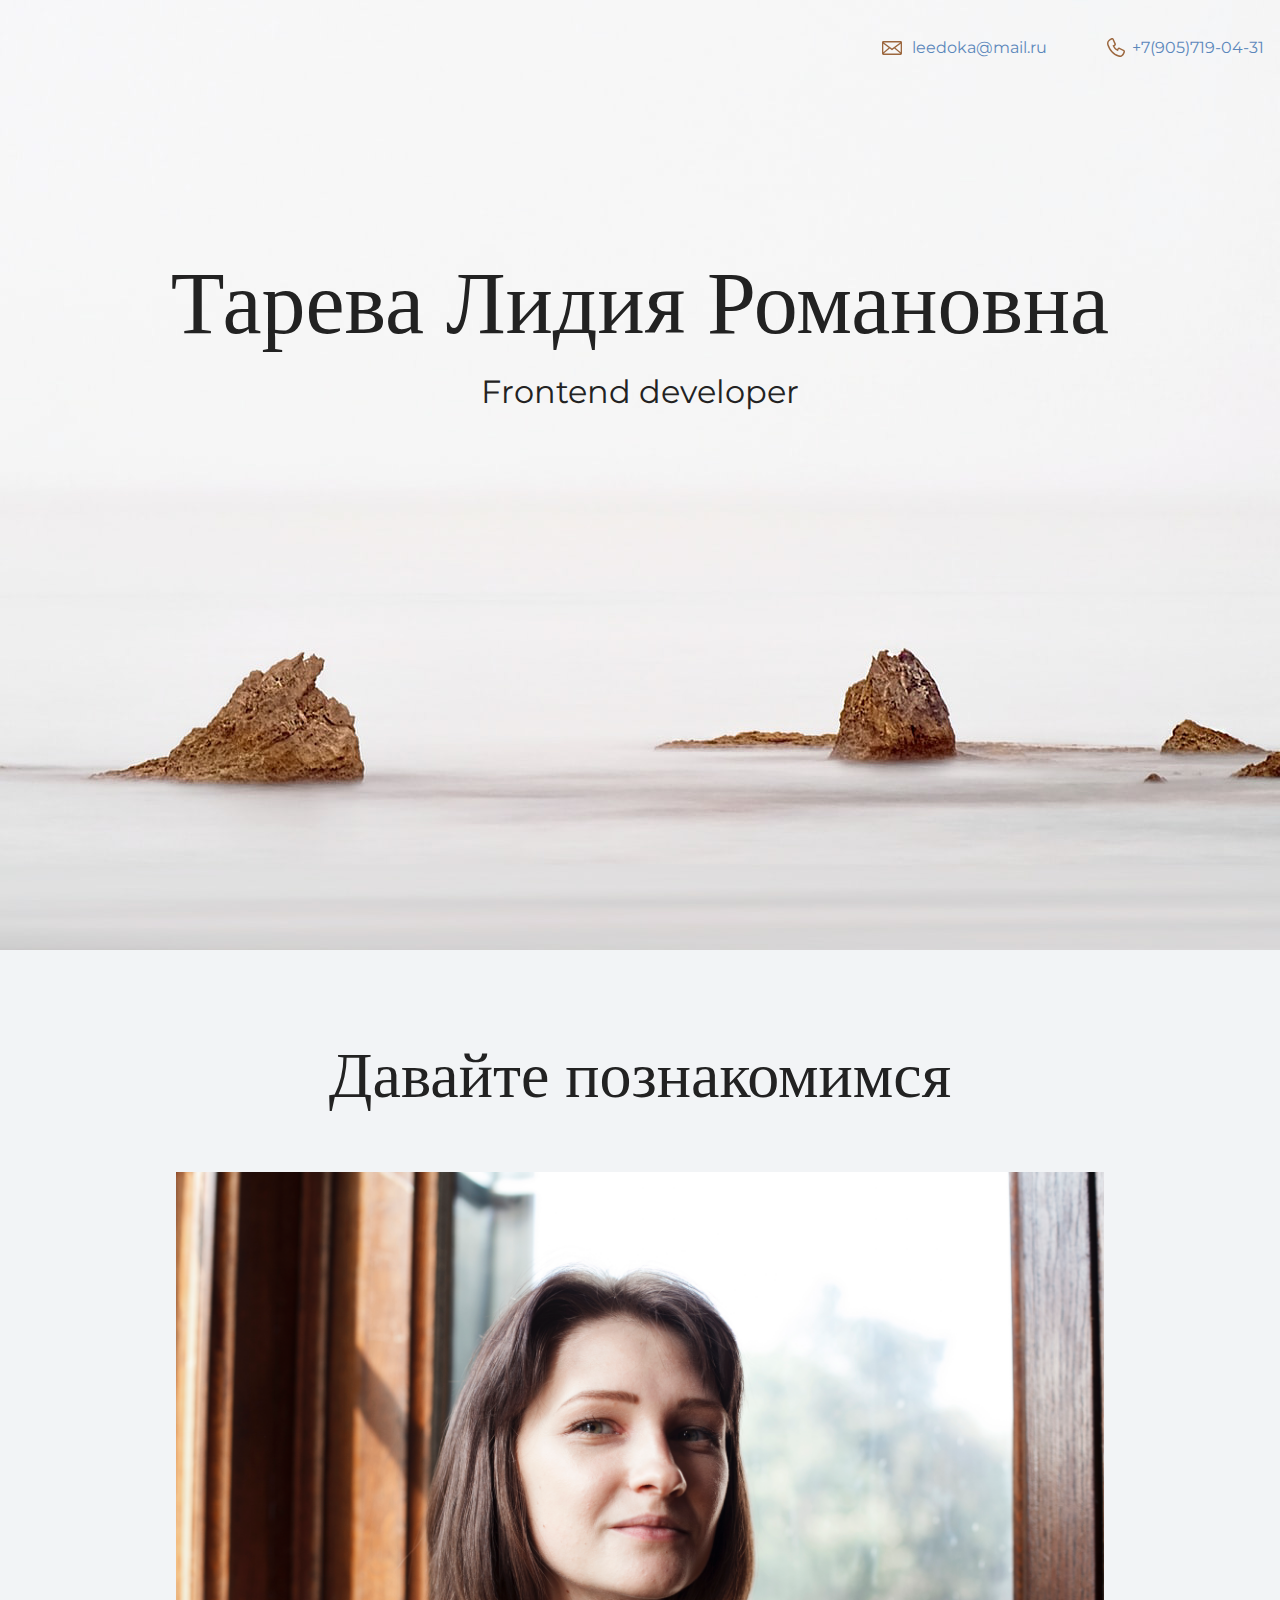
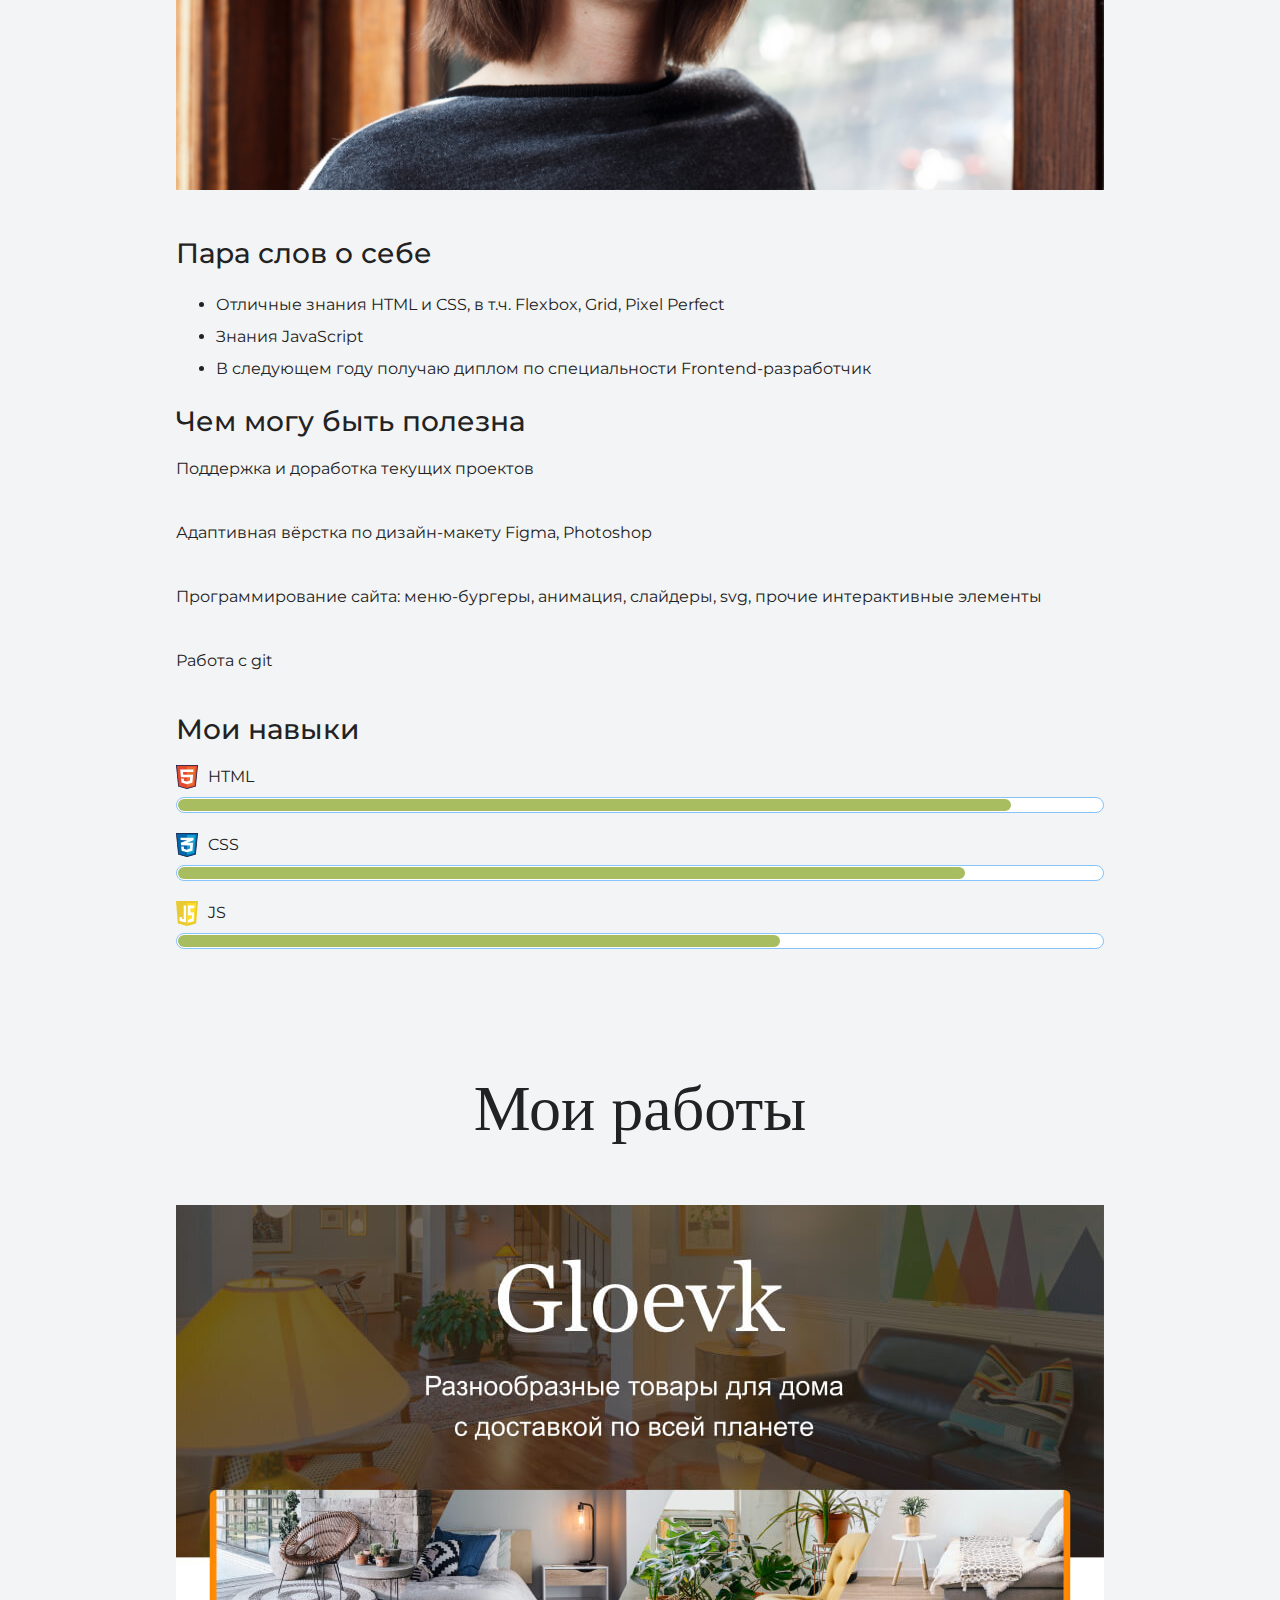
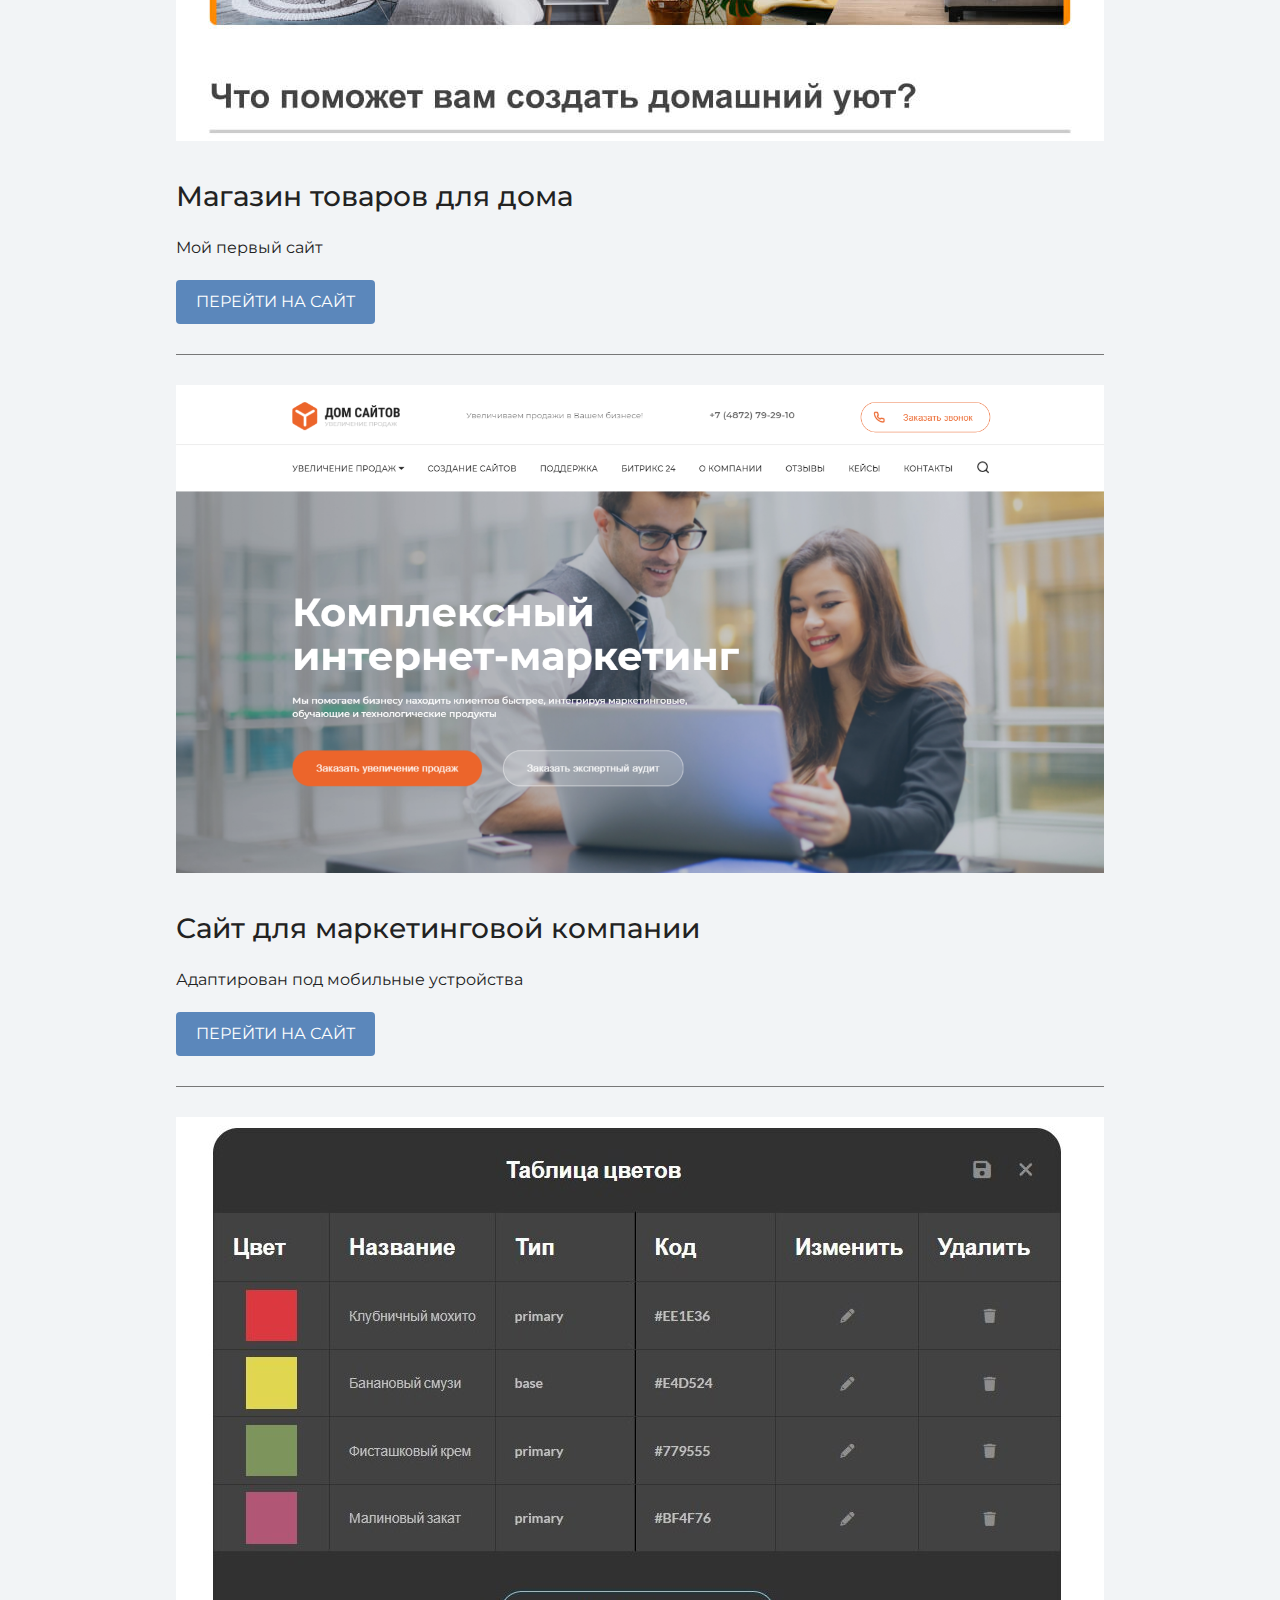
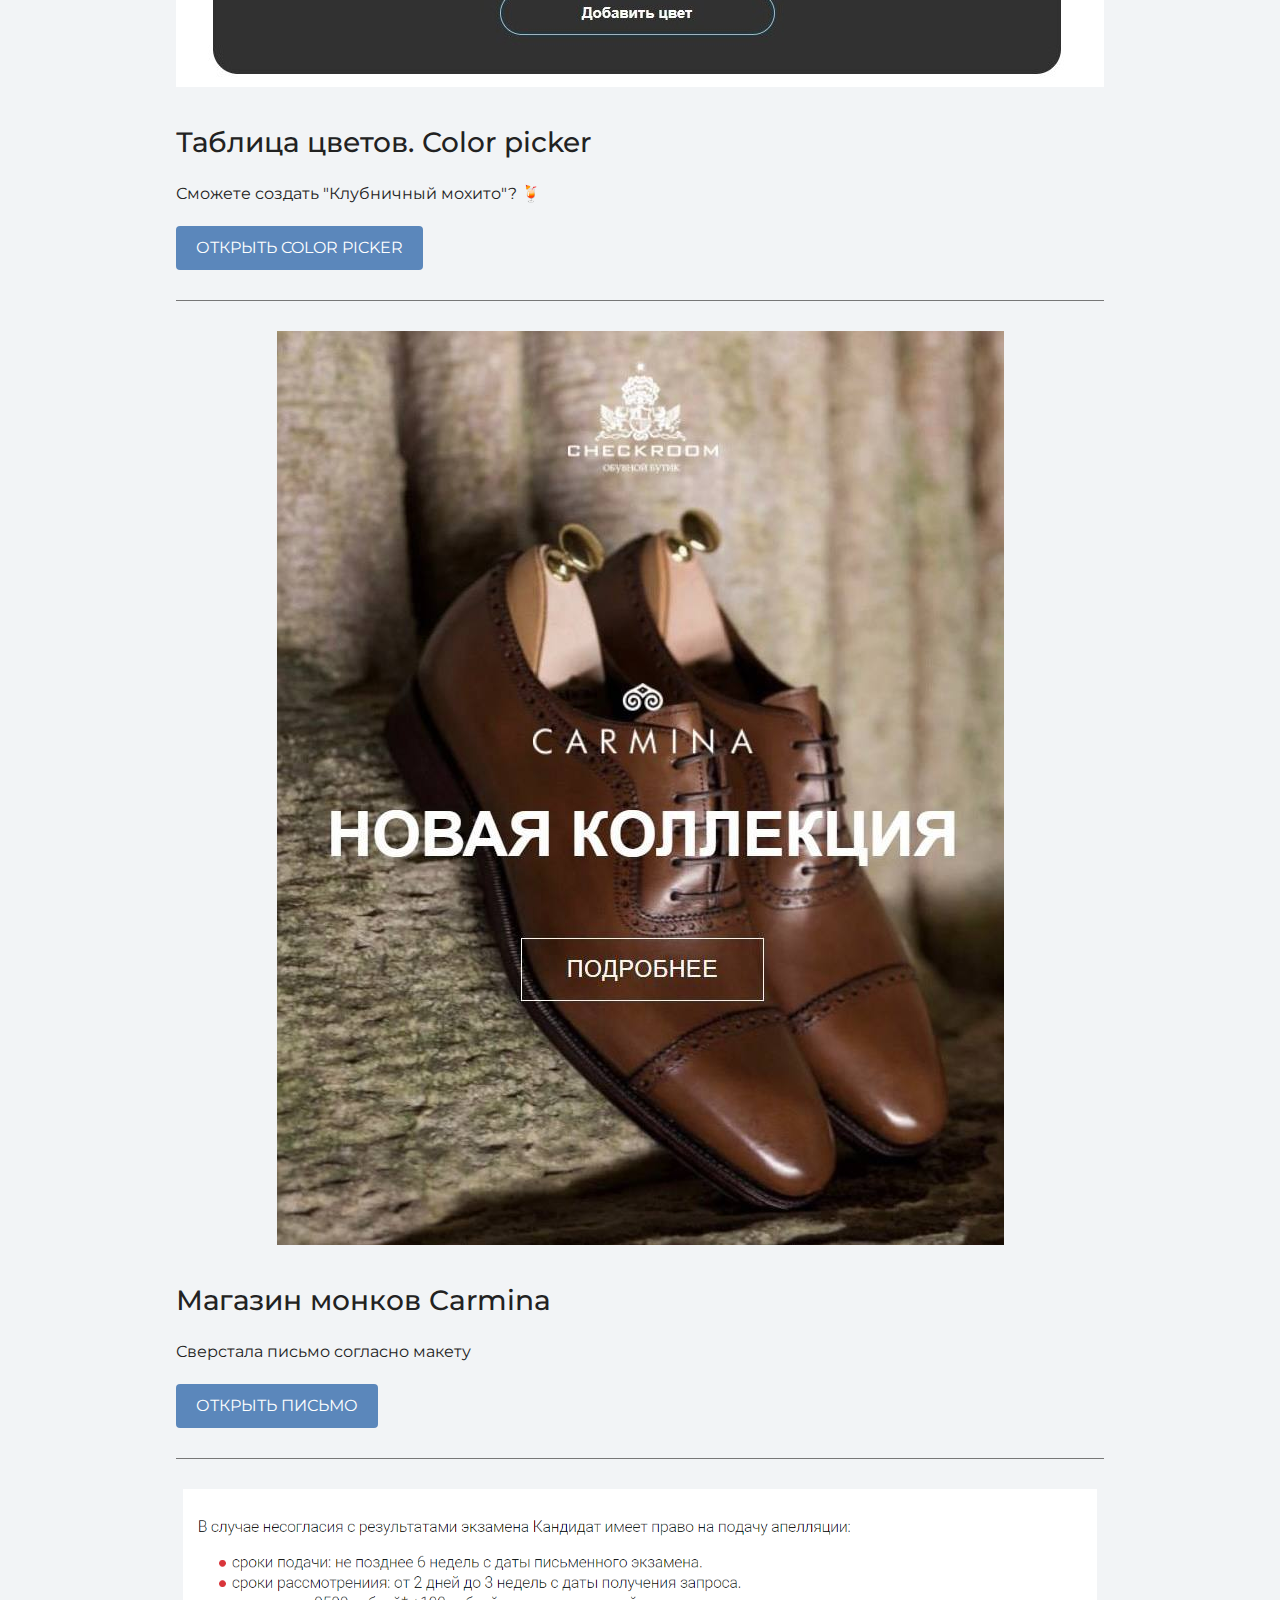
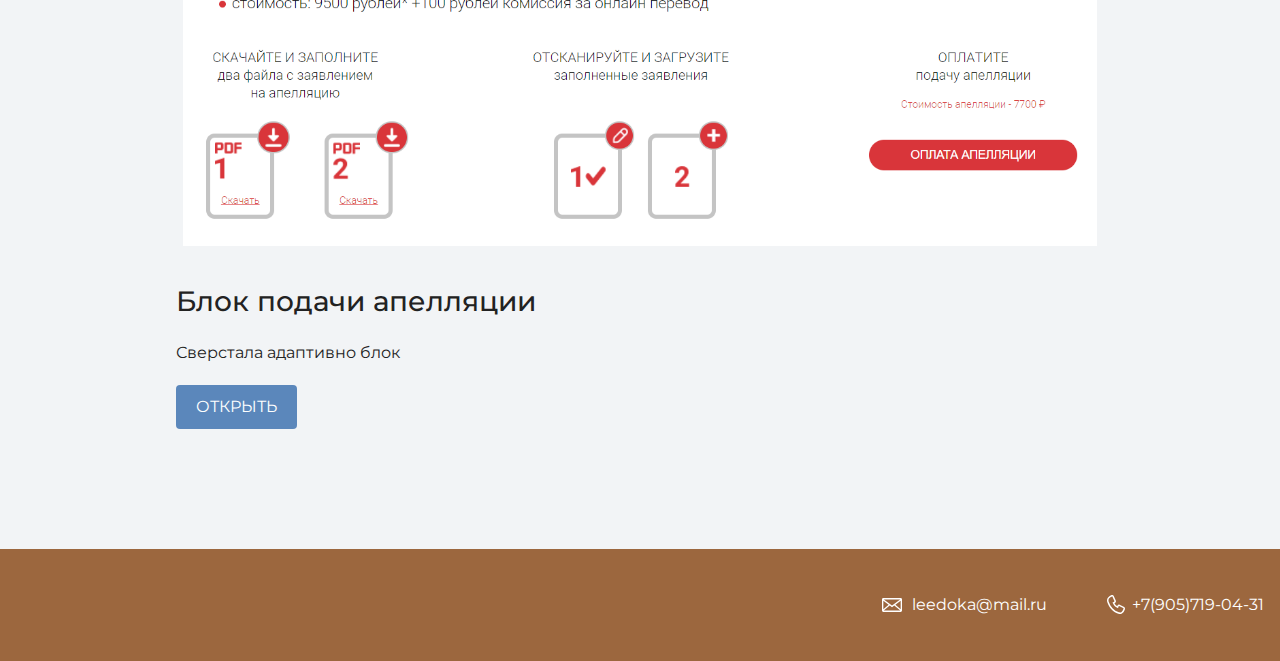
==== commit ffc29c45: "Add files via upload" ====
--- a/index.html
+++ b/index.html
@@ -4,7 +4,7 @@
     <link href="https://fonts.googleapis.com/css?family=Montserrat:400,500,700|Old+Standard+TT&display=swap&subset=cyrillic" rel="stylesheet">
     <meta charset="UTF-8">
     <link rel="stylesheet" href="style.css">
-    <title>Портфолио Junior frontend developer</title>
+    <title>Портфолио Frontend developer</title>
   </head>
 
   <body>
@@ -17,7 +17,7 @@
     <section class="hero-image">
       <div class="container">
       <h1 class="heading">Тарева Лидия Романовна</h1>
-      <p>Junior frontend developer</p></div>
+      <p>Frontend developer</p></div>
     </section>
 
     <section class="intro">
@@ -28,21 +28,23 @@
       </figure>
       <h3>Пара слов о себе</h3>
       <ul>
-        <li>Начинающий web-разработчик. Уверенные знания HTML, CSS. Базовые знания JS, PHP.</li>
-        <li>Внимательный ответственный человек, неравнодушный к современным технологиям.</li>
-        <li>Обладаю аналитическим складом ума и исследовательским азартом.</li>
-        <li>Способна БЫСТРО обучаться.</li>
+        <li>Отличные знания HTML и CSS, в т.ч. Flexbox, Grid, Pixel Perfect</li>
+        <li>Знания JavaScript</li>
+        <li>В следующем году получаю диплом по специальности Frontend-разработчик</li>
       </ul>
       <h3>Чем могу быть полезна</h3>
-      <p>Верстка интерфейсов. Написание кода, правка программных ошибок.</p>
+      <p>Поддержка и доработка текущих проектов</p>
+      <p>Адаптивная вёрстка по дизайн-макету Figma, Photoshop</p>
+      <p>Программирование сайта: меню-бургеры, анимация, слайдеры, svg, прочие интерактивные элементы</p>
+      <p>Работа с git</p>
     </div>
     <div class="container">
     <h3>Мои навыки</h3>
     <dl class="skills-list">
       <dt class="skill-html">HTML</dt>
-      <dd class="level"><div style="width: 85%;">85%</div></dd>
+      <dd class="level"><div style="width: 90%;">85%</div></dd>
       <dt class="skill-css">CSS</dt>
-      <dd class="level"><div style="width: 80%;">80%</div></dd>
+      <dd class="level"><div style="width: 85%;">80%</div></dd>
       <dt class="skill-js">JS</dt>
       <dd class="level"><div style="width: 65%;">65%</div></dd>
       </dl>
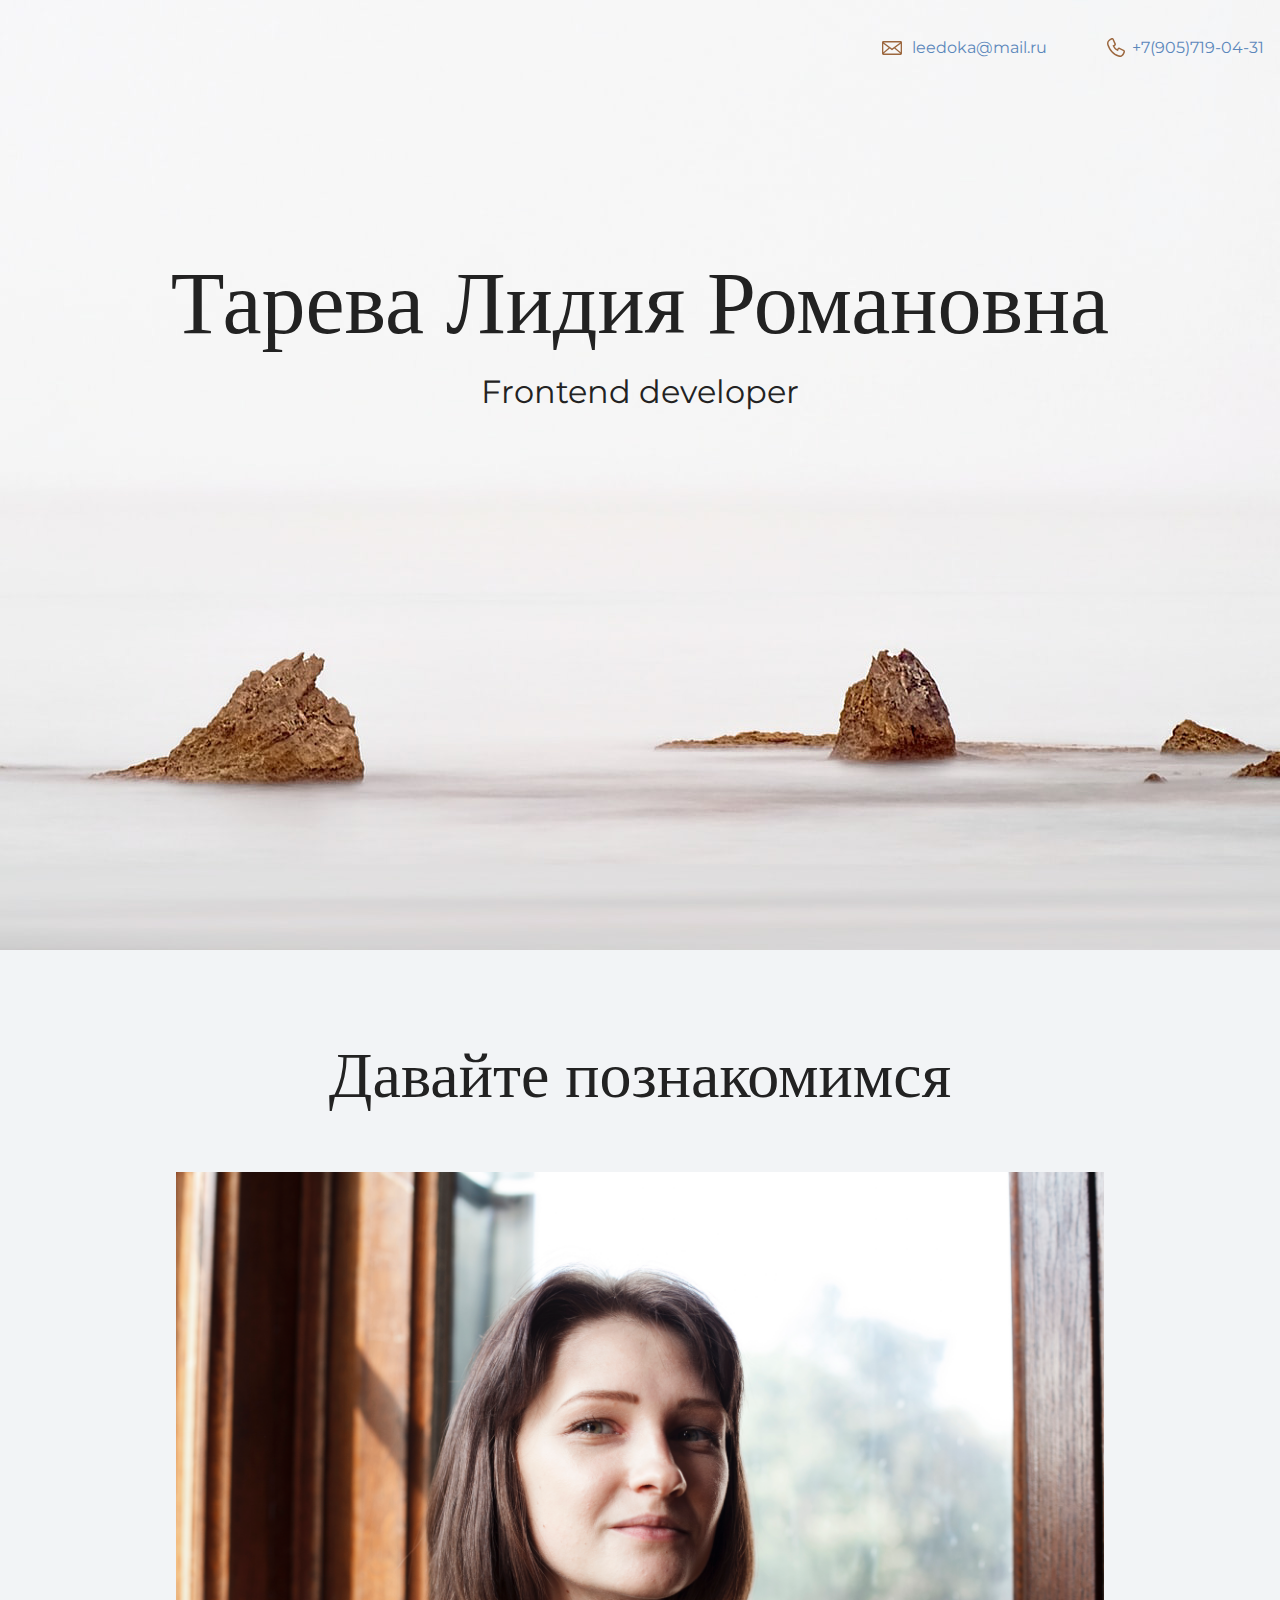
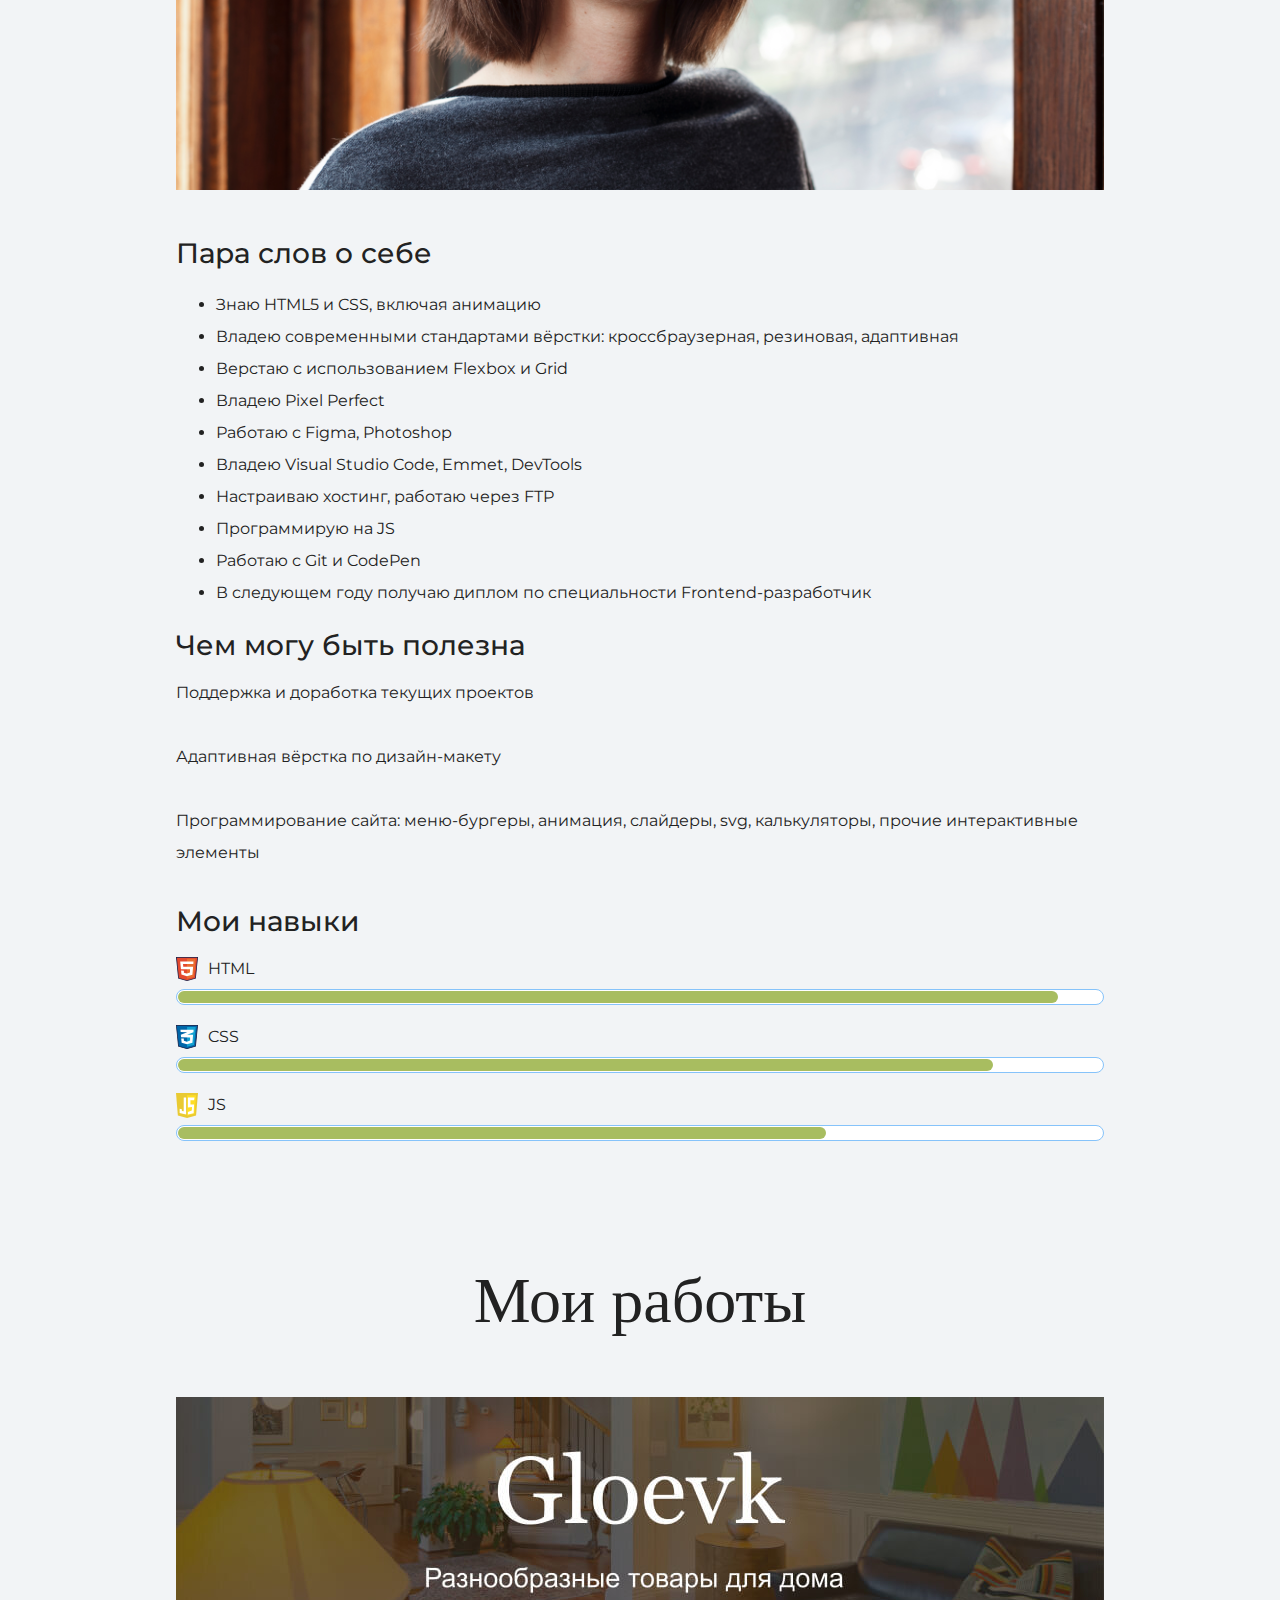
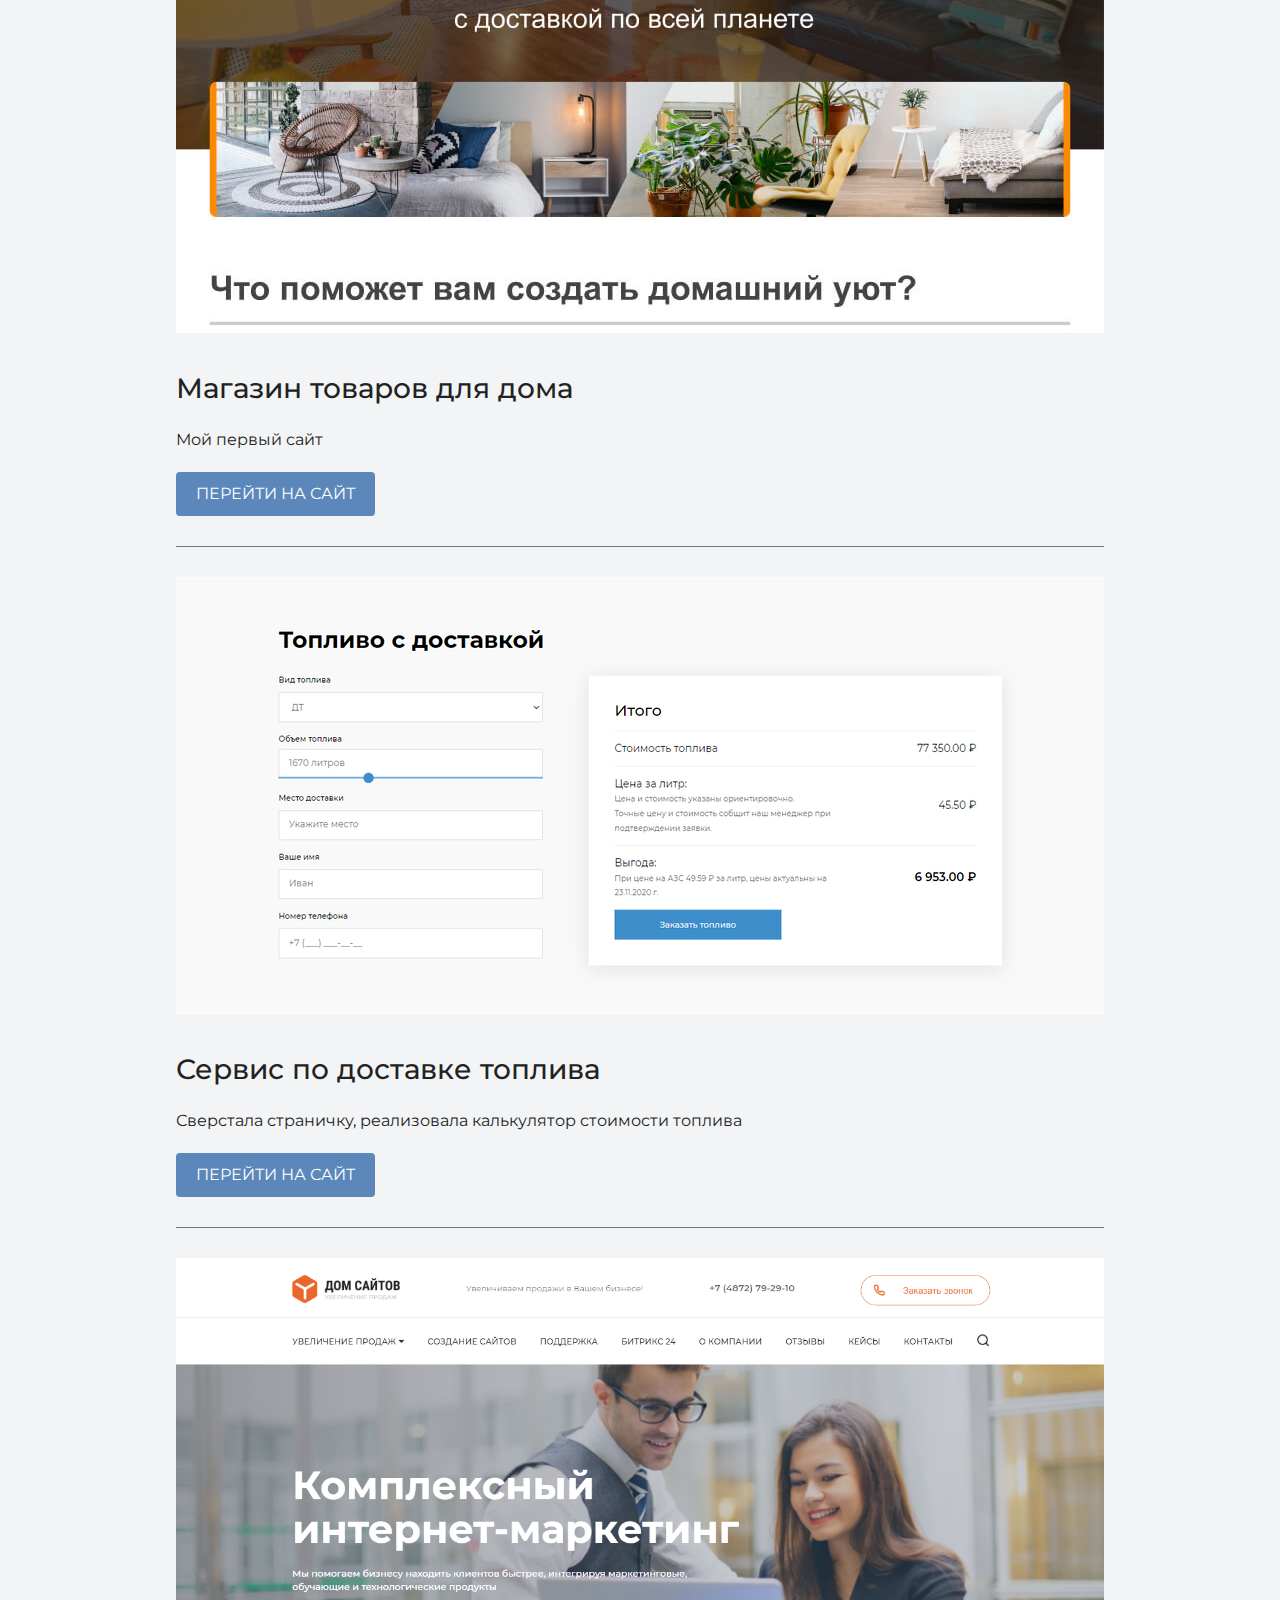
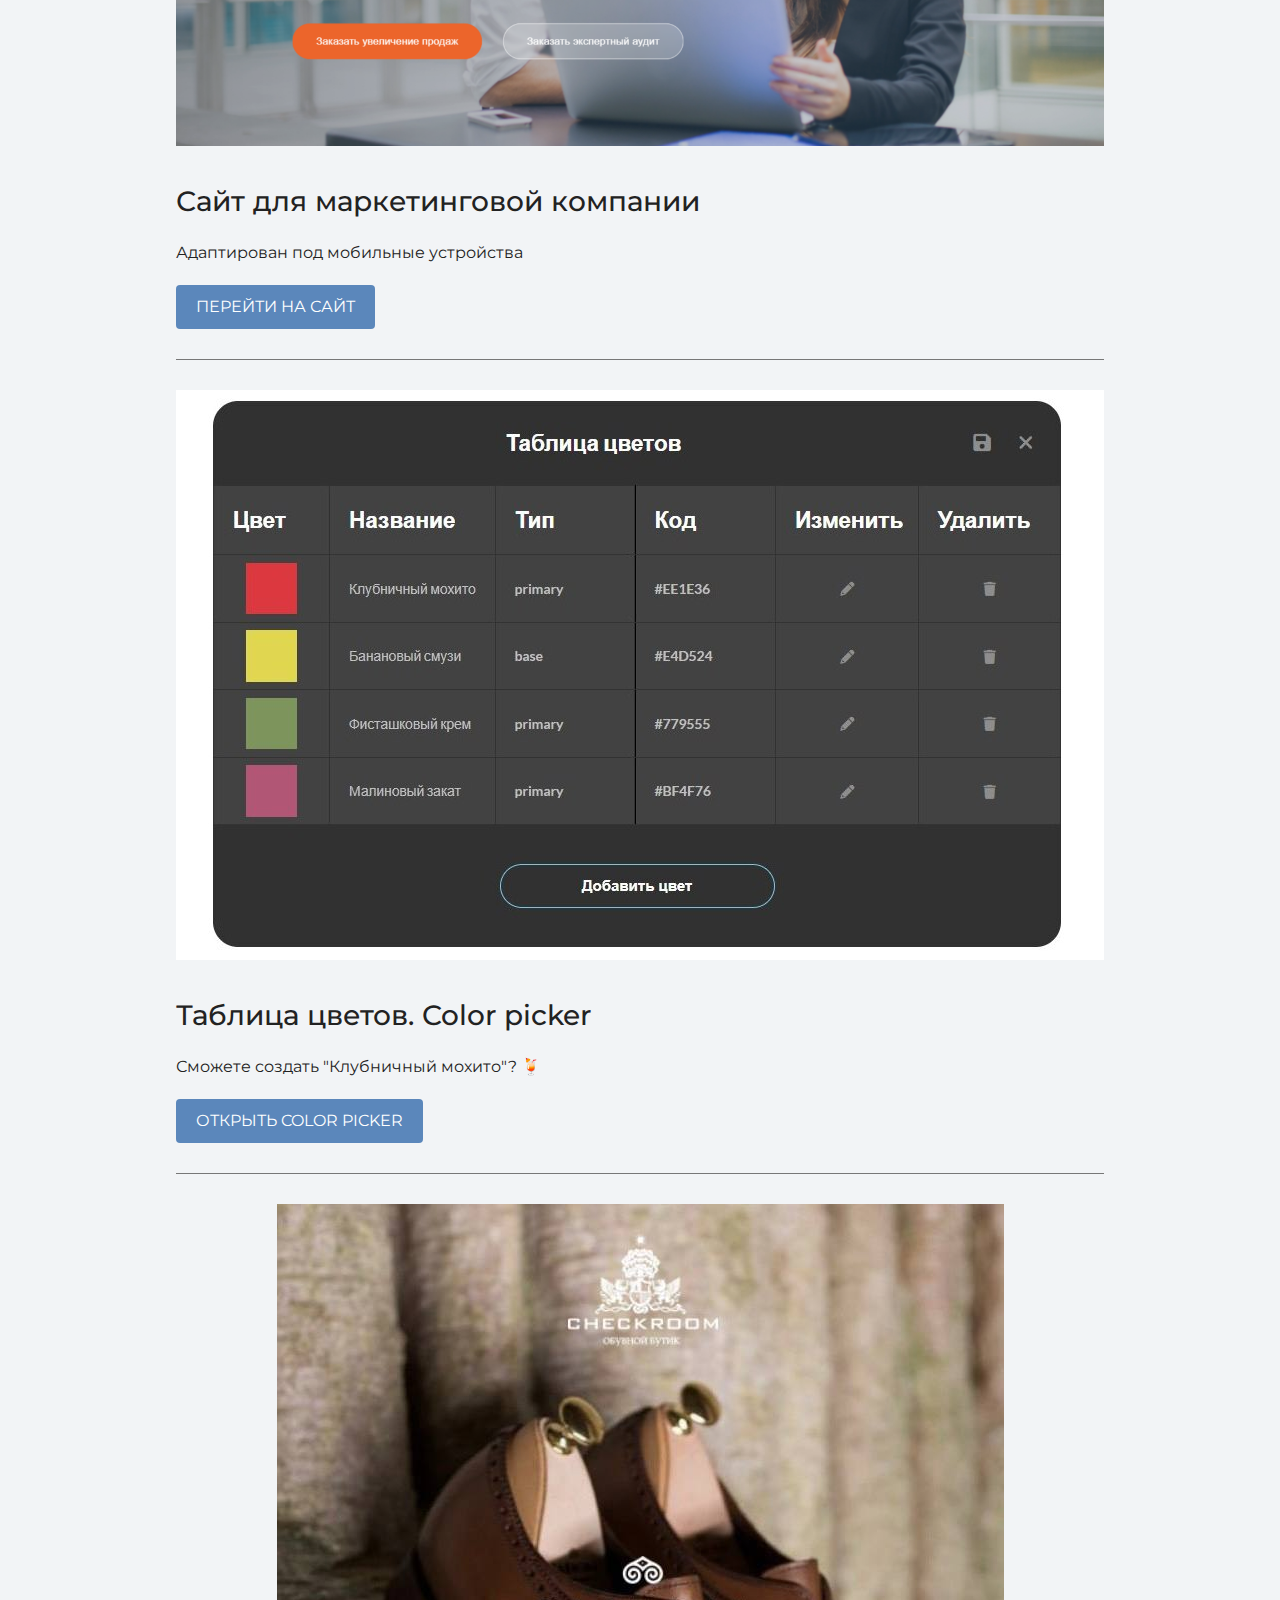
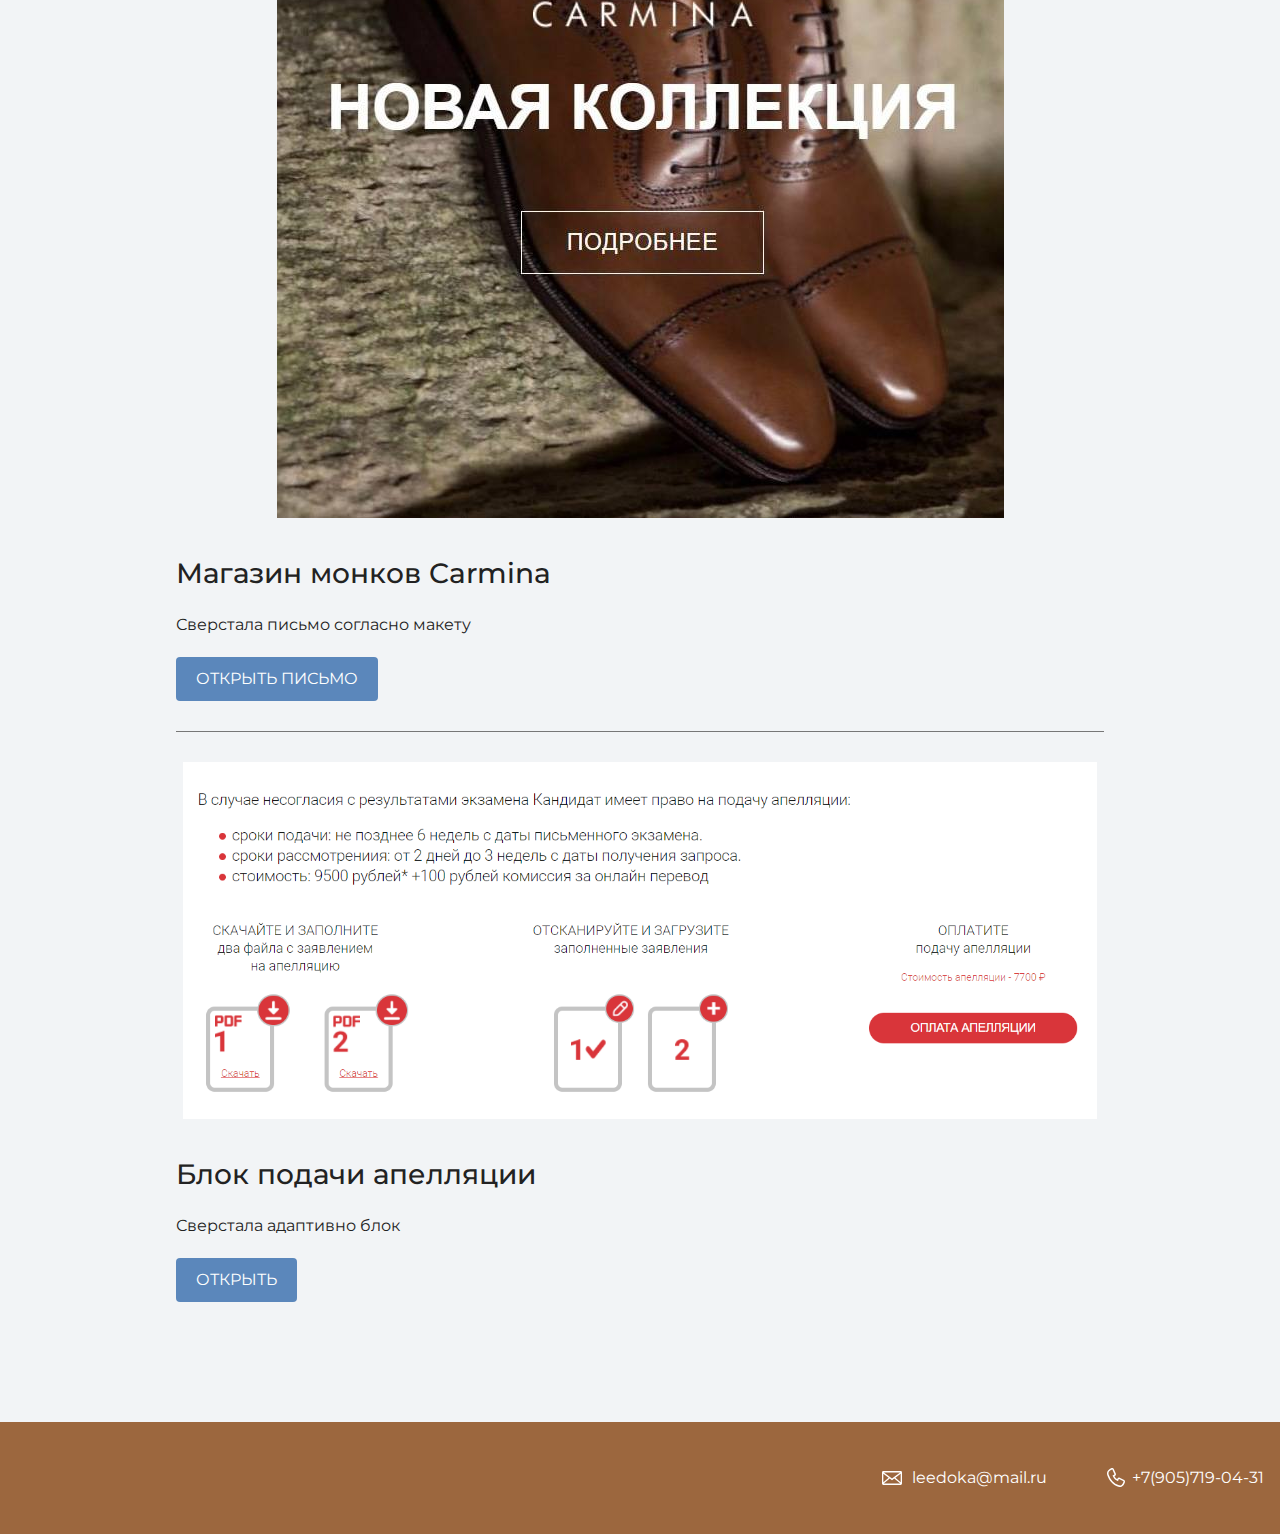
==== commit 90047bea: "Add files via upload" ====
--- a/index.html
+++ b/index.html
@@ -28,25 +28,31 @@
       </figure>
       <h3>Пара слов о себе</h3>
       <ul>
-        <li>Отличные знания HTML и CSS, в т.ч. Flexbox, Grid, Pixel Perfect</li>
-        <li>Знания JavaScript</li>
+        <li>Знаю HTML5 и CSS, включая анимацию</li>
+        <li>Владею современными стандартами вёрстки: кроссбраузерная, резиновая, адаптивная</li>
+        <li>Верстаю с использованием Flexbox и Grid</li>
+        <li>Владею Pixel Perfect</li>
+        <li>Работаю с Figma, Photoshop</li>
+        <li>Владею Visual Studio Code, Emmet, DevTools</li>
+        <li>Настраиваю хостинг, работаю через FTP</li>
+        <li>Программирую на JS</li>
+        <li>Работаю с Git и CodePen</li>
         <li>В следующем году получаю диплом по специальности Frontend-разработчик</li>
       </ul>
       <h3>Чем могу быть полезна</h3>
       <p>Поддержка и доработка текущих проектов</p>
-      <p>Адаптивная вёрстка по дизайн-макету Figma, Photoshop</p>
-      <p>Программирование сайта: меню-бургеры, анимация, слайдеры, svg, прочие интерактивные элементы</p>
-      <p>Работа с git</p>
+      <p>Адаптивная вёрстка по дизайн-макету</p>
+      <p>Программирование сайта: меню-бургеры, анимация, слайдеры, svg, калькуляторы, прочие интерактивные элементы</p>
     </div>
     <div class="container">
     <h3>Мои навыки</h3>
     <dl class="skills-list">
       <dt class="skill-html">HTML</dt>
-      <dd class="level"><div style="width: 90%;">85%</div></dd>
+      <dd class="level"><div style="width: 95%;">95%</div></dd>
       <dt class="skill-css">CSS</dt>
-      <dd class="level"><div style="width: 85%;">80%</div></dd>
+      <dd class="level"><div style="width: 88%;">88%</div></dd>
       <dt class="skill-js">JS</dt>
-      <dd class="level"><div style="width: 65%;">65%</div></dd>
+      <dd class="level"><div style="width: 70%;">70%</div></dd>
       </dl>
     </div>
     </section>
@@ -54,7 +60,7 @@
       <div class="container">
         <h2 class="subheading">Мои работы</h2>
         <figure class="project-image">
-          <img src="files/project.jpg" width="928" height="536" alt="Cайт магазина товаров для дома">
+          <img src="files/project.jpg" width="928" height="536" alt="Скриншот сайта магазина товаров для дома">
         </figure>
         <h3>Магазин товаров для дома</h3>
         <p>Мой первый сайт</p>
@@ -63,7 +69,16 @@
         <div class="divider"></div>
 
         <figure class="project-image">
-          <img src="files/house-of-sites-1600.png" width="928" height="488" alt="Сайт для больших экранов">
+          <img src="files/screen_site.png" width="928" height="437" alt="Скриншот сайта Процессинг24">
+        </figure>
+        <h3>Сервис по доставке топлива</h3>
+        <p>Сверстала страничку, реализовала калькулятор стоимости топлива</p>
+        <a class="button" href="source/processing24/index.html">Перейти на сайт</a>
+
+        <div class="divider"></div>
+
+        <figure class="project-image">
+          <img src="files/house-of-sites-1600.png" width="928" height="488" alt="Скриншот сайта Дом сайтов">
         </figure>
         <h3>Сайт для маркетинговой компании</h3>
         <p>Адаптирован под мобильные устройства</p>
@@ -72,7 +87,7 @@
         <div class="divider"></div>
 
         <figure class="project-image">
-          <img src="files/color-table.jpg" width="928" height="570" alt="Таблица цветов">
+          <img src="files/color-table.jpg" width="928" height="570" alt="Скриншот таблицы цветов">
         </figure>
         <h3>Таблица цветов. Color picker</h3>
         <p>Сможете создать "Клубничный мохито"? 🍹</p>
@@ -81,7 +96,7 @@
         <div class="divider"></div>
 
         <figure class="project-image">
-          <img src="files/photo_monks.jpg" width="727" height="914" alt="Магазин монков">
+          <img src="files/photo_monks.jpg" width="727" height="914" alt="Скриншот магазина монков">
         </figure>
         <h3>Магазин монков Carmina</h3>
         <p>Сверстала письмо согласно макету</p>
@@ -90,7 +105,7 @@
         <div class="divider"></div>
 
         <figure class="project-image">
-          <img src="files/block.png" width="914"" height="357" alt="Блок подачи апелляции">
+          <img src="files/block.png" width="914"" height="357" alt="Скриншот блока подачи апелляции">
         </figure>
         <h3>Блок подачи апелляции</h3>
         <p>Сверстала адаптивно блок</p>
